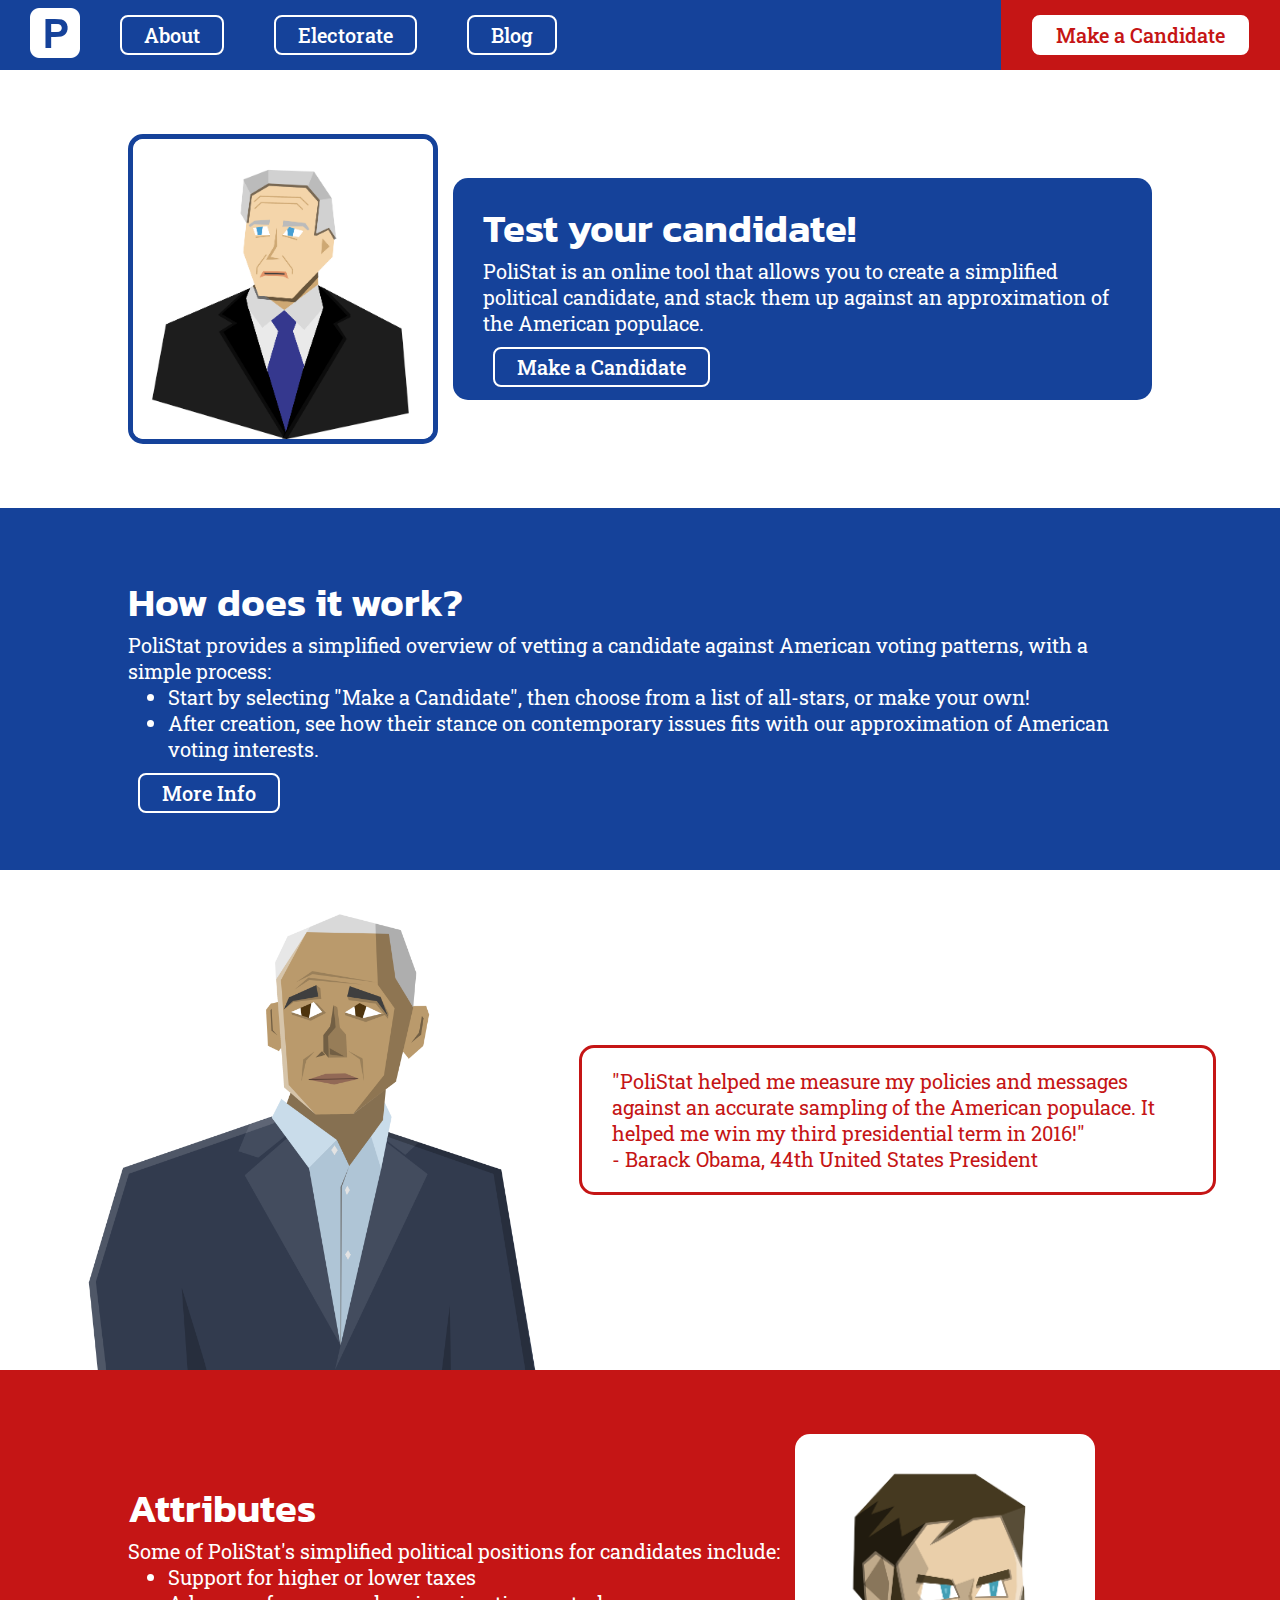
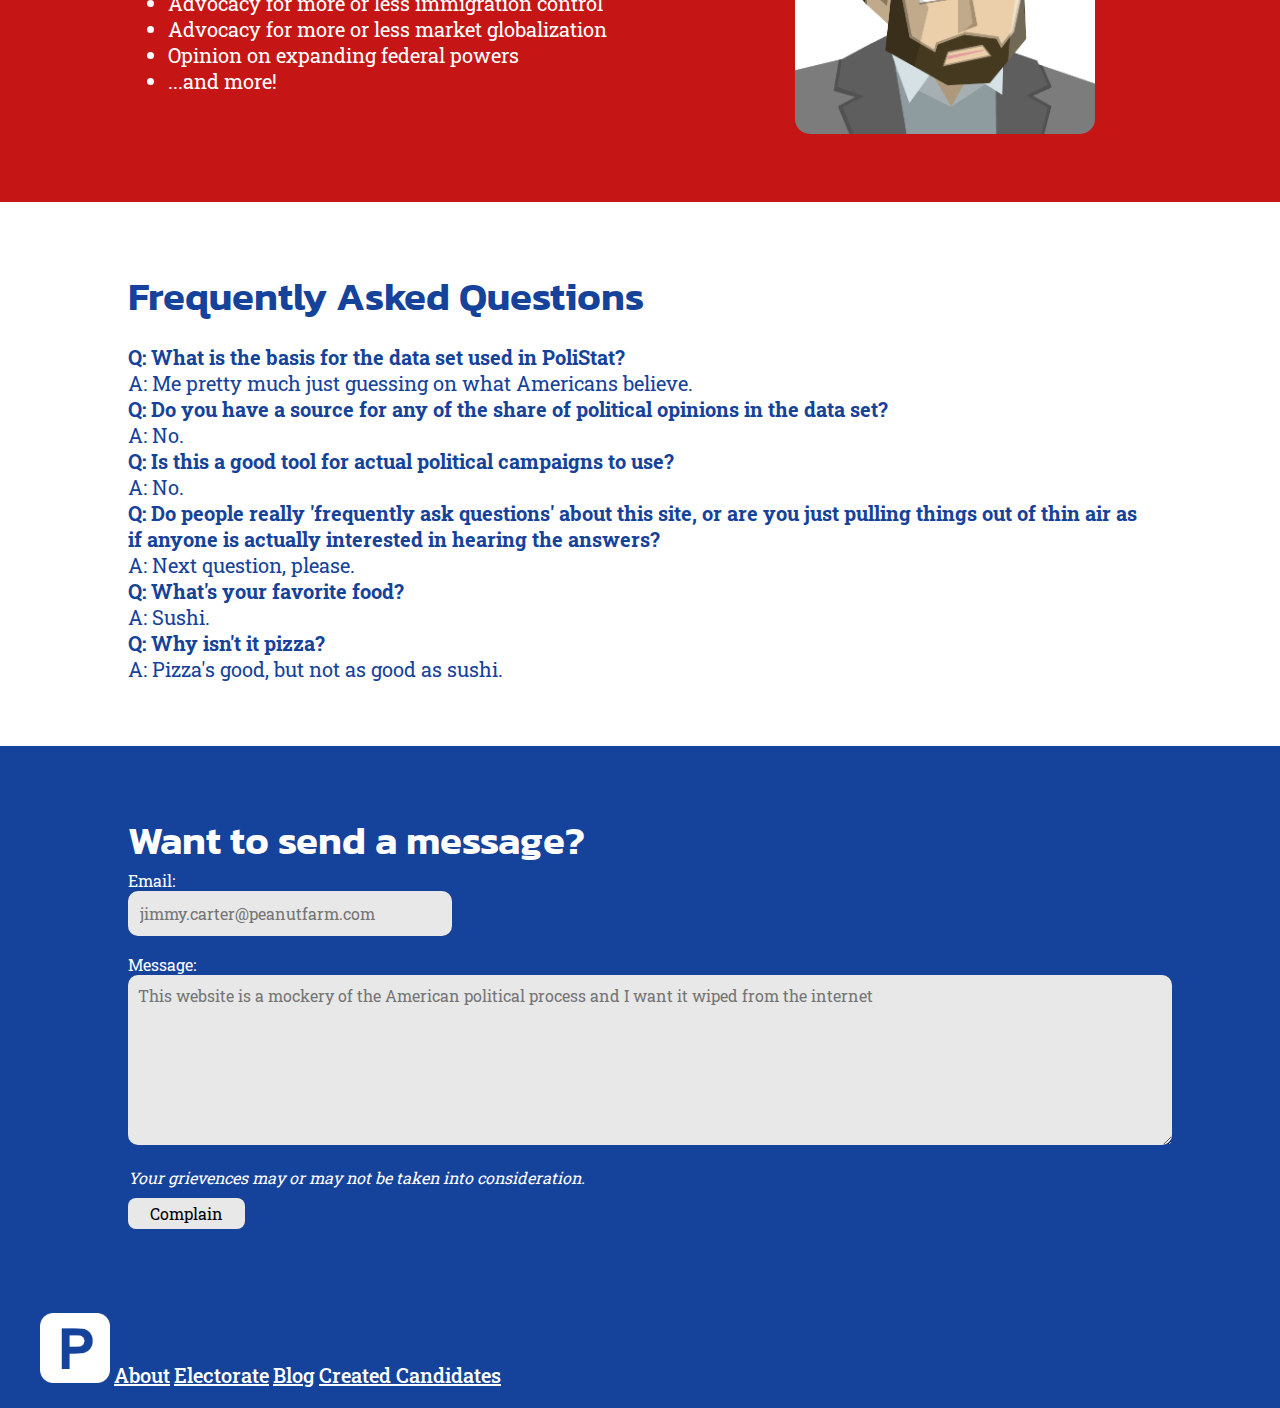
==== index.html @ 088f157d "Finished most of all three page's layouts, working on responsive design for homepage" ====
<!DOCTYPE html>
<html lang="en">

    <head>
        <meta charset="UTF-8">
        <meta name="viewport" content="width=device-width, initial-scale=1.0">
        <title>PoliStat - Let's Get Political!</title>
        <link rel="stylesheet" href="styles/style.css">

        <link rel="preconnect" href="https://fonts.googleapis.com">
        <link rel="preconnect" href="https://fonts.gstatic.com" crossorigin>
        <link href="https://fonts.googleapis.com/css2?family=Roboto+Slab:wght@100..900&display=swap" rel="stylesheet">
        <link href="https://fonts.googleapis.com/css2?family=Kanit:ital,wght@0,100;0,200;0,300;0,400;0,500;0,600;0,700;0,800;0,900;1,100;1,200;1,300;1,400;1,500;1,600;1,700;1,800;1,900&display=swap" rel="stylesheet">

        
    </head>

    <header>
        <nav>
            <div id="menubar-logo-link">
                <a href="index.html">
                    <img id="menubar-logo" src="images/PoliStat_Logo.png" alt="A simple logo consisting of a letter p in a rounded square">
                </a>
            </div>
                <div id="center-links">
                <a class="link-blue" href="">About</a>
                <a class="link-blue" href="">Electorate</a>
                <a class="link-blue" href="scratchtest.html">Blog</a>
            </div>
            <div id="final-link">
                <a class="special-link-red" href="make-a-candidate.html">Make a Candidate</a>
            </div>
        </nav>
    </header>

    <body>
        <section id="intro" class="white-section">
            <img id="vector-biden" src="images/Vector_Biden_Uncropped.png" alt="An angular,
            vectorized characture of Joseph Biden, wistfully gazing off to his right side.">
            <article class="blue-insert">
                <h1>Test your candidate!</h1>
                <p>PoliStat is an online tool that allows you to create a simplified political candidate, 
                    and stack them up against an approximation of the American populace.</p>
                <br>
                <a class="link-blue" href="make-a-candidate.html">Make a Candidate</a>
            </article>
        </section>

        <section id="how-does-it-work" class="blue-section">
            <h1>How does it work?</h1>
            <p>PoliStat provides a simplified overview of vetting a candidate against American voting
                patterns, with a simple process:
            </p>
            <ul>
                <li>Start by selecting "Make a Candidate", then choose from a list of all-stars, or
                    make your own!
                </li>
                <li>After creation, see how their stance on contemporary issues fits with our
                    approximation of American voting interests.
                </li>
            </ul>
            <br>
            <a class="link-blue" href="">More Info</a>
        </section>

        <section id="obama-testimonial">
            <img id="vector-obama" src="images/Vector_Obama.png">
            <article class="red-outlined-insert">
                <p>"PoliStat helped me measure my policies and messages against an accurate sampling
                    of the American populace. It helped me win my third presidential term in 2016!"
                </p>
                <p>- Barack Obama, 44th United States President</p>
            </article>
        </section>

        <section id="attributes-info" class="red-section">
            <article>
                <h1>Attributes</h1>
                <p>Some of PoliStat's simplified political positions for candidates include:</p>
                <ul>
                    <li>Support for higher or lower taxes</li>
                    <li>Advocacy for more or less immigration control</li>
                    <li>Advocacy for more or less market globalization</li>
                    <li>Opinion on expanding federal powers</li>
                    <li>...and more!</li>
                </ul>
            </article>
            <article>
                <img id="vector-vance" src="images/Vector_Vance_Cropped.png" alt="Vectorized portrait of vice-president-elect JD Vance.">
            </article>
        </section>

        <section id="frequently-asked-questions" class="white-section">
            <article>
                <h1>Frequently Asked Questions</h1>
                <br>
                <p><b>Q: What is the basis for the data set used in PoliStat?</b></p>
                <p>A: Me pretty much just guessing on what Americans believe.</p>
                <p><b>Q: Do you have a source for any of the share of political opinions in the data set?</b></p>
                <p>A: No.</p>
                <p><b>Q: Is this a good tool for actual political campaigns to use?</b></p>
                <p>A: No.</p>
                <p><b>Q: Do people really 'frequently ask questions' about this site, or are you just pulling
                    things out of thin air as if anyone is actually interested in hearing the answers?</b></p>
                <p>A: Next question, please.</p>
                <p><b>Q: What's your favorite food?</b></p>
                <p>A: Sushi.</p>
                <p><b>Q: Why isn't it pizza?</b></p>
                <p>A: Pizza's good, but not as good as sushi.</p>
            </articcle>
        </section>

        <section id="send-a-message" class="blue-section">
            <div>
            <h1>Want to send a message?</h1>
                <form id="message-form">
                    <label for="email-input">Email:</label>
                    <br>
                    <input type="text" id="email-input" placeholder="jimmy.carter@peanutfarm.com">
                    <br><br>
                    <label for="message-input">Message:</label>
                    <br>
                    <textarea id="message-input" placeholder="This website is a mockery of the American political process and I want it wiped from the internet"></textarea>
                    <br><br>
                    <label><i>Your grievences may or may not be taken into consideration.</i></label>
                    <br>
                    <button>Complain</button>
                </form>
            </div>
        </section>

        <footer class="blue-section">
            <img src="images/PoliStat_Logo.png" width=70 height=70 alt="A simple logo consisting of a letter p in a rounded square">
            <a href="">About</a>
            <a href="">Electorate</a>
            <a href="scratchtest.html">Blog</a>
            <a href="">Created Candidates</a>
        </footer>
    </body>
</html>
---- styles/style.css ----
* {
    margin: 0;
}

/* sitewide font settings */

h1 {
    color: white;
    font-family: "Kanit";
    font-weight: 600;
    font-size: 40px;
}

h2 {
    color: white;
    font-family: "Roboto Slab";
    font-weight: 500;
}

p, li {
    color: white;
    font-family: "Roboto Slab";
    font-weight: normal;
    font-size: 20px;
}

a {
    color: white;
    font-family: "Roboto Slab";
    font-weight: 500;
    font-size: 20px;
}

/* form stuff */

label {
    color: #15429A;
    font-family: "Roboto Slab";
    font-weight: normal;
    font-size: 16px;
}

.header-label {
    color: #383838;
    font-size: 20px;
    font-weight: 600px;
}

textarea {
    background-color: #e8e8e8;
    border-style: none;
    border-radius: 10px;
    font-family: "Roboto Slab";
    font-size: 16px;
    padding: 10px;
}

input[type=text] {
    background-color: #e8e8e8;
    border-style: none;
    border-radius: 10px;
    font-family: "Roboto Slab";
    font-size: 16px;
    padding: 12px;
}

button {
    padding: 5px 22px;
    border: 2px;
    border-style: none;
    border-radius: 8px;
    background-color: #e8e8e8;
    font-family: "Roboto Slab";
    font-size: 16px;
    margin-top: 10px;
}

/* sitewide layouts */

/* subsection: menubar */

header nav {
    background-color: #15429A;
    display: flex;
    height: 70px;
}

#menubar-logo-link {
    margin: 0px 30px 0px 30px;
    display: flex;
    align-items: center;
}

#menubar-logo {
    width: 50px;
}

#center-links {
    width: 100%;
    display: flex;
    justify-content: flex-start;
    align-items: center;
    gap: 30px;
}

#final-link {
    width: 400px;
    background-color: #c51515;
    display: flex;
    align-items: center;
    justify-content: center;
}

/* subsection: section styling */

section {
    padding: 5% 10%;
}

.blue-section {
    background-color: #15429A;
}

.white-section h1, .white-section h2, .white-section p, .white-section li {
    color: #15429A;
}

.red-section {
    background-color: #c51515;
}

.blue-insert {
    background-color: #15429A;
    border-radius: 15px;
    padding: 20px 30px;
    height: 100%;
}

.blue-insert h1, .blue-insert p {
    color: white;
}

.blue-outlined-insert {
    background-color: white;
    border-radius: 15px;
    border-style: solid;
    border-width: 3px;
    border-color: #15429A;
    padding: 20px 30px;
    height: 100%;
}

.red-outlined-insert {
    background-color: white;
    border-radius: 15px;
    border-style: solid;
    border-width: 3px;
    border-color: #c51515;
    padding: 20px 30px;
    height: 100%;
}

.red-outlined-insert h1, .red-outlined-insert p {
    color: #c51515;
}

.link-blue {
    padding: 5px 22px;
    margin: 0px 10px;
    border: 2px;
    border-color: white;
    border-style: solid;
    border-radius: 8px;
    color: white;
    text-decoration-line: none;
    transition: color 150ms linear, background-color 150ms linear;
}

.link-blue:hover {
    background-color: white;
    color: #15429A;
    transition: color 150ms linear, background-color 150ms linear;
}

.special-link-blue {
    background-color: white;
    color: #15429A;
    padding: 5px 22px;
    border: 2px;
    border-style: solid;
    border-color: white;
    border-radius: 8px;
    text-decoration-line: none;
    transition: color 150ms linear, background-color 150ms linear;
}

.special-link-blue:hover {
    background-color: #15429A;
    color: white;
}

.special-link-red {
    background-color: white;
    color: #c51515;
    padding: 5px 22px;
    border: 2px;
    border-style: solid;
    border-color: white;
    border-radius: 8px;
    text-decoration-line: none;
    transition: color 150ms linear, background-color 150ms linear;
}

.special-link-red:hover {
    background-color: #c51515;
    color: white;
}

footer {
    padding: 20px 40px;
}

/* Specific rules for homepage */

#intro {
    display: flex;
    align-items: center;
    gap: 15px;
}

#vector-biden {
    width: 500px;
    border-style: solid;
    border-color: #15429A;
    border-width: 5px;
    border-radius: 15px;
}

#obama-testimonial {
    padding: 0px 5%;
    display: flex;
    align-items: center;
    gap: 15px;
}

#vector-obama {
    height: 700px;
}

#attributes-info {
    display: flex;
    align-items: center;
    gap: 15px;
}

#vector-vance {
    height: 500px;
    border-radius: 15px;
}

#send-a-message {
    display: flex;
    justify-content: center;
}

#send-a-message div {
    margin: 0px;
    width: 100%;
}

#send-a-message label {
    color: white;
}

#message-form {
    text-align: left;
    width: 100%;
}

#email-input {
    width: 300px;
}

#message-input {
    width: 100%;
    height: 150px;
}

@media (max-width: 1330px) {
    #vector-biden {
        width: 300px;
    }

    #vector-obama {
        width: 500px;
        height: 500px;
    }

    #vector-vance {
        width: 300px;
        height: 300px;
    }
}

@media (max-width: 900px) {

    #intro, #obama-testimonial, #attributes-info {
        padding: 10px;
        padding-bottom: 30px;
        display: grid;
        grid-gap: 30px;
        grid-template-rows: 100% 100%;
        grid-template-columns: 100%;
    }
}

/* Specific rules for make-a-candidate */

#make-a-candidate-intro {
    height: 700px;
    background-image: url("../images/Vector_Trump_Capitol.png");
    background-size: cover;
    background-position: center;
    display: flex;
    align-items: flex-end;
    justify-content: center;
}

#make-a-candidate-intro div {
    background-color: rgba(0, 0, 0, 0.7);
    border-radius: 8px;
    height: 130px;
    backdrop-filter: blur(4px);
}

#make-a-candidate-intro h1 {
    font-size: 60px;
    padding: 20px 30px;
}

#attributes-form {
    width: 75%;
    margin: auto;
    border: 5px;
    border-style: solid;
    border-color: #15429A;
    border-radius: 24px;
}

#select-attributes div form, #select-attributes div h1 {
    padding: 40px 40px;
}

.position-options {
    display: flex;
}

#candidate-icon {
    border: 3px;
    border-style: solid;
    border-color: #15429A;
    border-radius: 8px;
}

#candidate-creator textarea {
    width: 100%;
    height: 200px;
}

#submit-form {
    text-align: center;
}

/* specific rules for results page */
#results {
    display: flex;
    justify-content: center;
}

#results h1 {
    text-align: center;
}


#result-circle {
    background-color: white;
    width: 250px;
    height: 250px;
    border-radius: 50%;

    display: flex;
    align-items: center;
    justify-content: center;
}

#result-circle h1 {
    font-size: 60px;
    color: #c51515;
}

#more-results {
    display: grid;
    grid-template-rows: 50% 50%;
    grid-template-columns: 25% 75%;
    grid-gap: 25px;
}

#second-result {
    background-color: #15429A;
    width: 250px;
    height: 250px;
    border-radius: 50%;

    display: flex;
    align-items: center;
    justify-content: center;
}

#second-result h1 {
    font-size: 75px;
    color: white;
}

#second-result-text {
    display: flex;
    align-items: center;
}

#other-interesting-stats {
    grid-column: 1 / span 2;
}

#try-again {
    text-align: center;
}
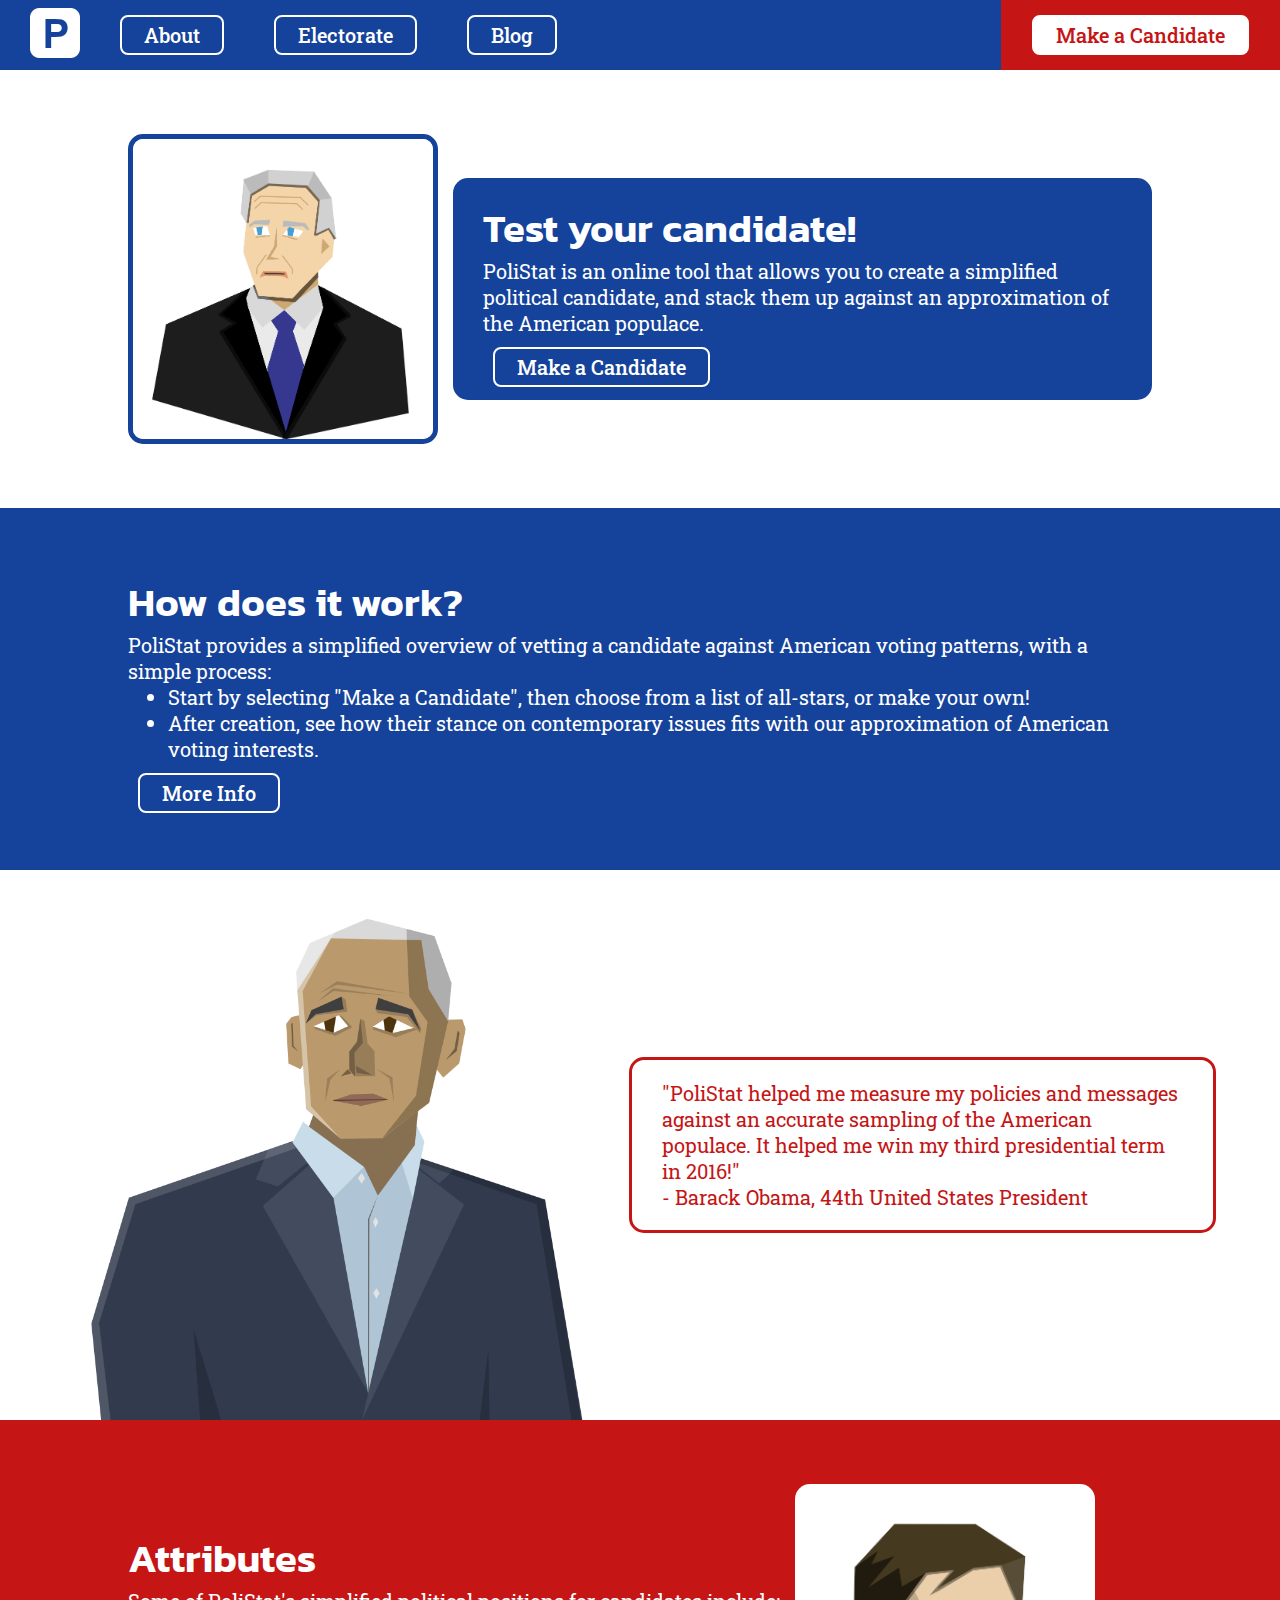
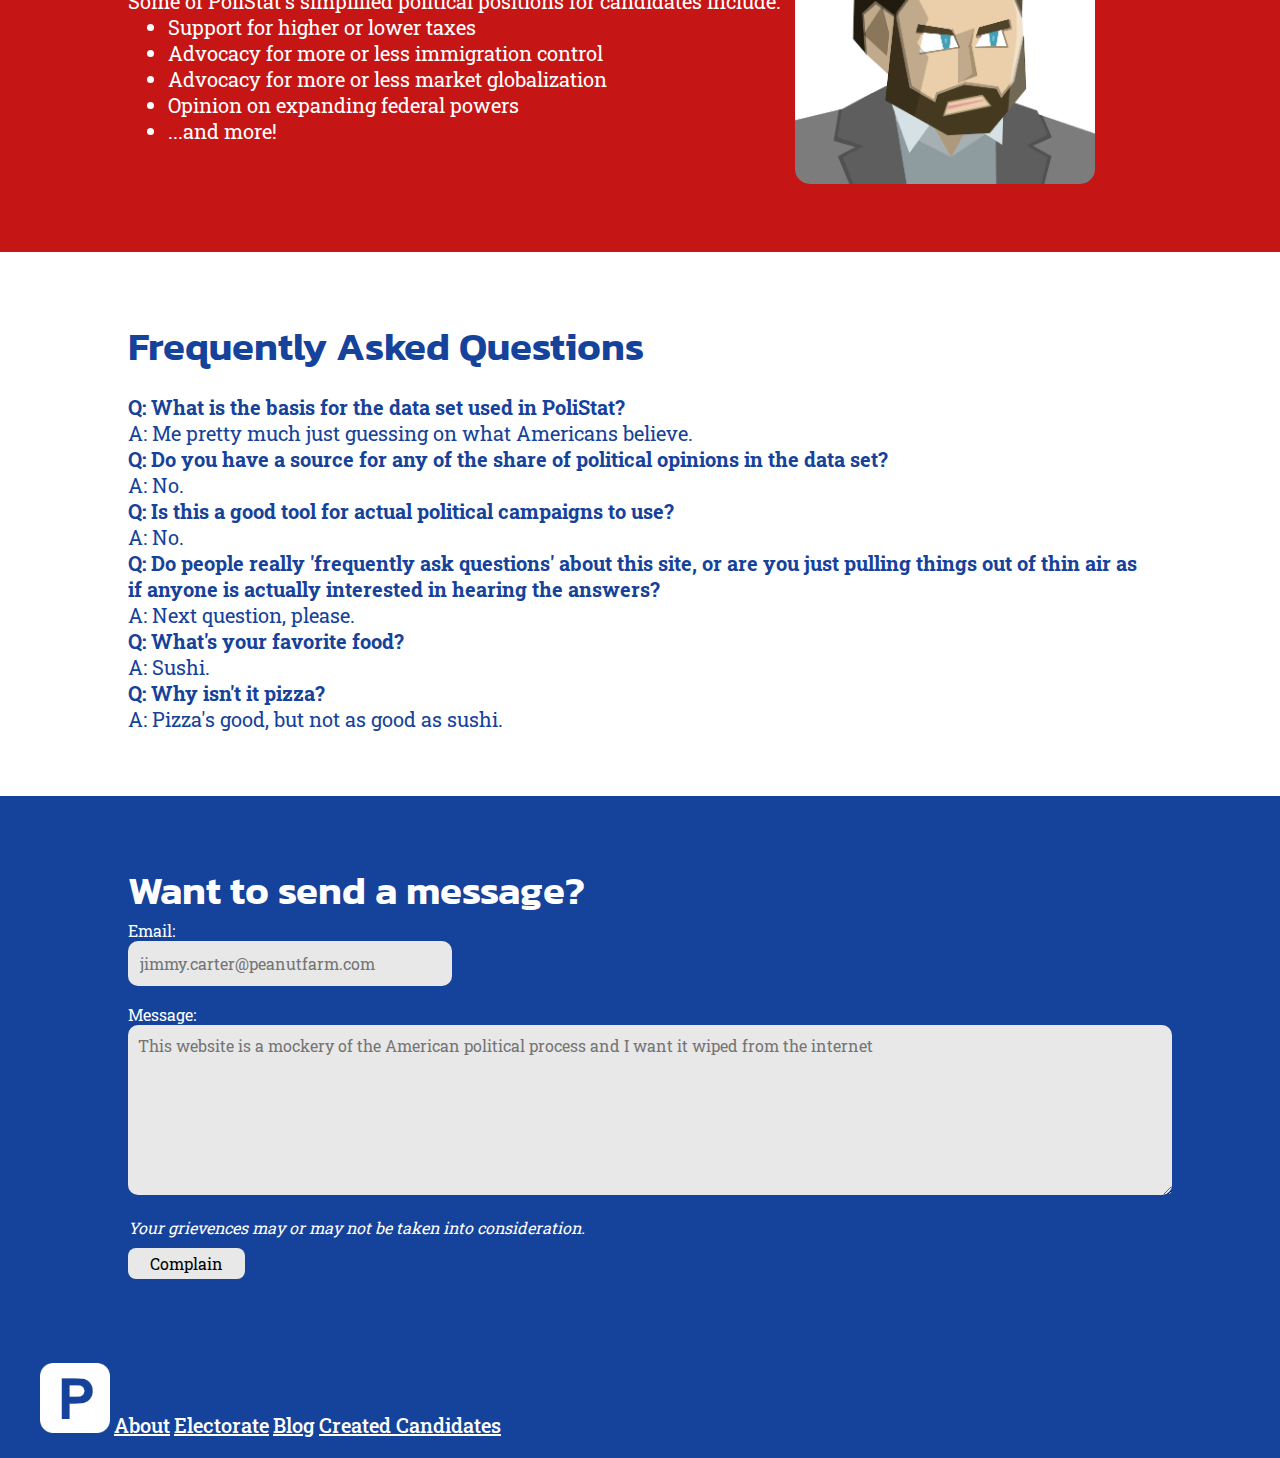
==== commit c55a43a0: "added mobile menu, js functionality" ====
--- a/index.html
+++ b/index.html
@@ -16,10 +16,10 @@
     </head>
 
     <header>
-        <nav>
-            <div id="menubar-logo-link">
+        <nav id="desktop-menubar">
+            <div class="menubar-logo-link">
                 <a href="index.html">
-                    <img id="menubar-logo" src="images/PoliStat_Logo.png" alt="A simple logo consisting of a letter p in a rounded square">
+                    <img class="menubar-logo" src="images/PoliStat_Logo.png" alt="A simple logo consisting of a letter p in a rounded square">
                 </a>
             </div>
                 <div id="center-links">
@@ -31,9 +31,29 @@
                 <a class="special-link-red" href="make-a-candidate.html">Make a Candidate</a>
             </div>
         </nav>
+
+        <nav id="mobile-menubar">
+            <div class="menubar-logo-link">
+                <a href="index.html">
+                    <img class="menubar-logo" src="images/PoliStat_Logo.png" alt="A simple logo consisting of a letter p in a rounded square">
+                </a>
+            </div>
+            <div id="mobile-menubar-menu">
+                <button id="mobile-menubar-button">Menu</button>
+            </div>
+        </nav>
+
+        <div id="mobile-menubar-links">
+            <a class="mobile-menubar-link" href="">About</a>
+            <a class="mobile-menubar-link" href="">Electorate</a>
+            <a class="mobile-menubar-link" href="scratchtest.html">Blog</a>
+            <a class="mobile-menubar-link" href="make-a-candidate.html">Make a Candidate</a>
+        </div>
     </header>
 
     <body>
+        <div id="spacer"></div>
+
         <section id="intro" class="white-section">
             <img id="vector-biden" src="images/Vector_Biden_Uncropped.png" alt="An angular,
             vectorized characture of Joseph Biden, wistfully gazing off to his right side.">
@@ -124,7 +144,7 @@
                     <br><br>
                     <label><i>Your grievences may or may not be taken into consideration.</i></label>
                     <br>
-                    <button>Complain</button>
+                    <button id="complaint-button">Complain</button>
                 </form>
             </div>
         </section>
@@ -136,5 +156,9 @@
             <a href="scratchtest.html">Blog</a>
             <a href="">Created Candidates</a>
         </footer>
+
+        <script src="https://code.jquery.com/jquery-3.7.1.min.js" integrity="sha256-/JqT3SQfawRcv/BIHPThkBvs0OEvtFFmqPF/lYI/Cxo=" crossorigin="anonymous"></script>
+        <script src="scripts/global.js"></script>
+        <script src="scripts/home.js"></script>
     </body>
 </html>--- a/styles/style.css
+++ b/styles/style.css
@@ -83,15 +83,18 @@
     background-color: #15429A;
     display: flex;
     height: 70px;
-}
-
-#menubar-logo-link {
+    position: fixed;
+    top: 0;
+    width: 100%;
+}
+
+.menubar-logo-link {
     margin: 0px 30px 0px 30px;
     display: flex;
     align-items: center;
 }
 
-#menubar-logo {
+.menubar-logo {
     width: 50px;
 }
 
@@ -109,6 +112,44 @@
     display: flex;
     align-items: center;
     justify-content: center;
+}
+
+#mobile-menubar {
+    display: none;
+}
+
+#mobile-menubar-links { display: none; }
+
+.mobile-menubar-link {
+    text-decoration-line: none;
+    transition: color 150ms linear, background-color 150ms linear;
+    width: 100%;
+    display: block;
+    height: 50px;
+    text-align: center;
+}
+
+.mobile-menubar-link:hover {
+    background-color: rgba(255, 255, 255, 1);
+    color: rgba(21, 66, 154, 1);
+}
+
+/* subsection: mobile menubar */
+
+@media (max-width: 900px) {
+    #desktop-menubar { display: none; }
+    #mobile-menubar { 
+        display: flex;
+        align-items: center;
+        justify-content: space-between;
+    }
+    #mobile-menubar-links {
+        background-color: rgba(21, 66, 154, 0.7);
+        width: 100%;
+        display: none;
+        position: fixed;
+        top: 70px;
+    }
 }
 
 /* subsection: section styling */
@@ -220,6 +261,12 @@
     padding: 20px 40px;
 }
 
+/* Other random stuff */
+
+#spacer {
+    height: 70px;
+}
+
 /* Specific rules for homepage */
 
 #intro {
@@ -292,8 +339,7 @@
     }
 
     #vector-obama {
-        width: 500px;
-        height: 500px;
+        height: 550px;
     }
 
     #vector-vance {
@@ -314,23 +360,43 @@
     }
 }
 
+@media (max-width: 550px) {
+    #vector-biden {
+        height: 100%;
+        width: 100%;
+    }
+
+    #vector-obama {
+        height: 100%;
+        width: 100%;
+    }
+
+    #vector-vance {
+        height: 100%;
+        width: 100%;
+    }
+}
+
 /* Specific rules for make-a-candidate */
 
 #make-a-candidate-intro {
-    height: 700px;
+    height: 800px;
     background-image: url("../images/Vector_Trump_Capitol.png");
     background-size: cover;
     background-position: center;
     display: flex;
-    align-items: flex-end;
-    justify-content: center;
+    align-items: top;
+    justify-content: right;
 }
 
 #make-a-candidate-intro div {
-    background-color: rgba(0, 0, 0, 0.7);
+    background-color: rgba(0, 0, 0, 0.3);
     border-radius: 8px;
     height: 130px;
+    width: 600px;
+    text-align: center;
     backdrop-filter: blur(4px);
+    margin-top: 50px;
 }
 
 #make-a-candidate-intro h1 {
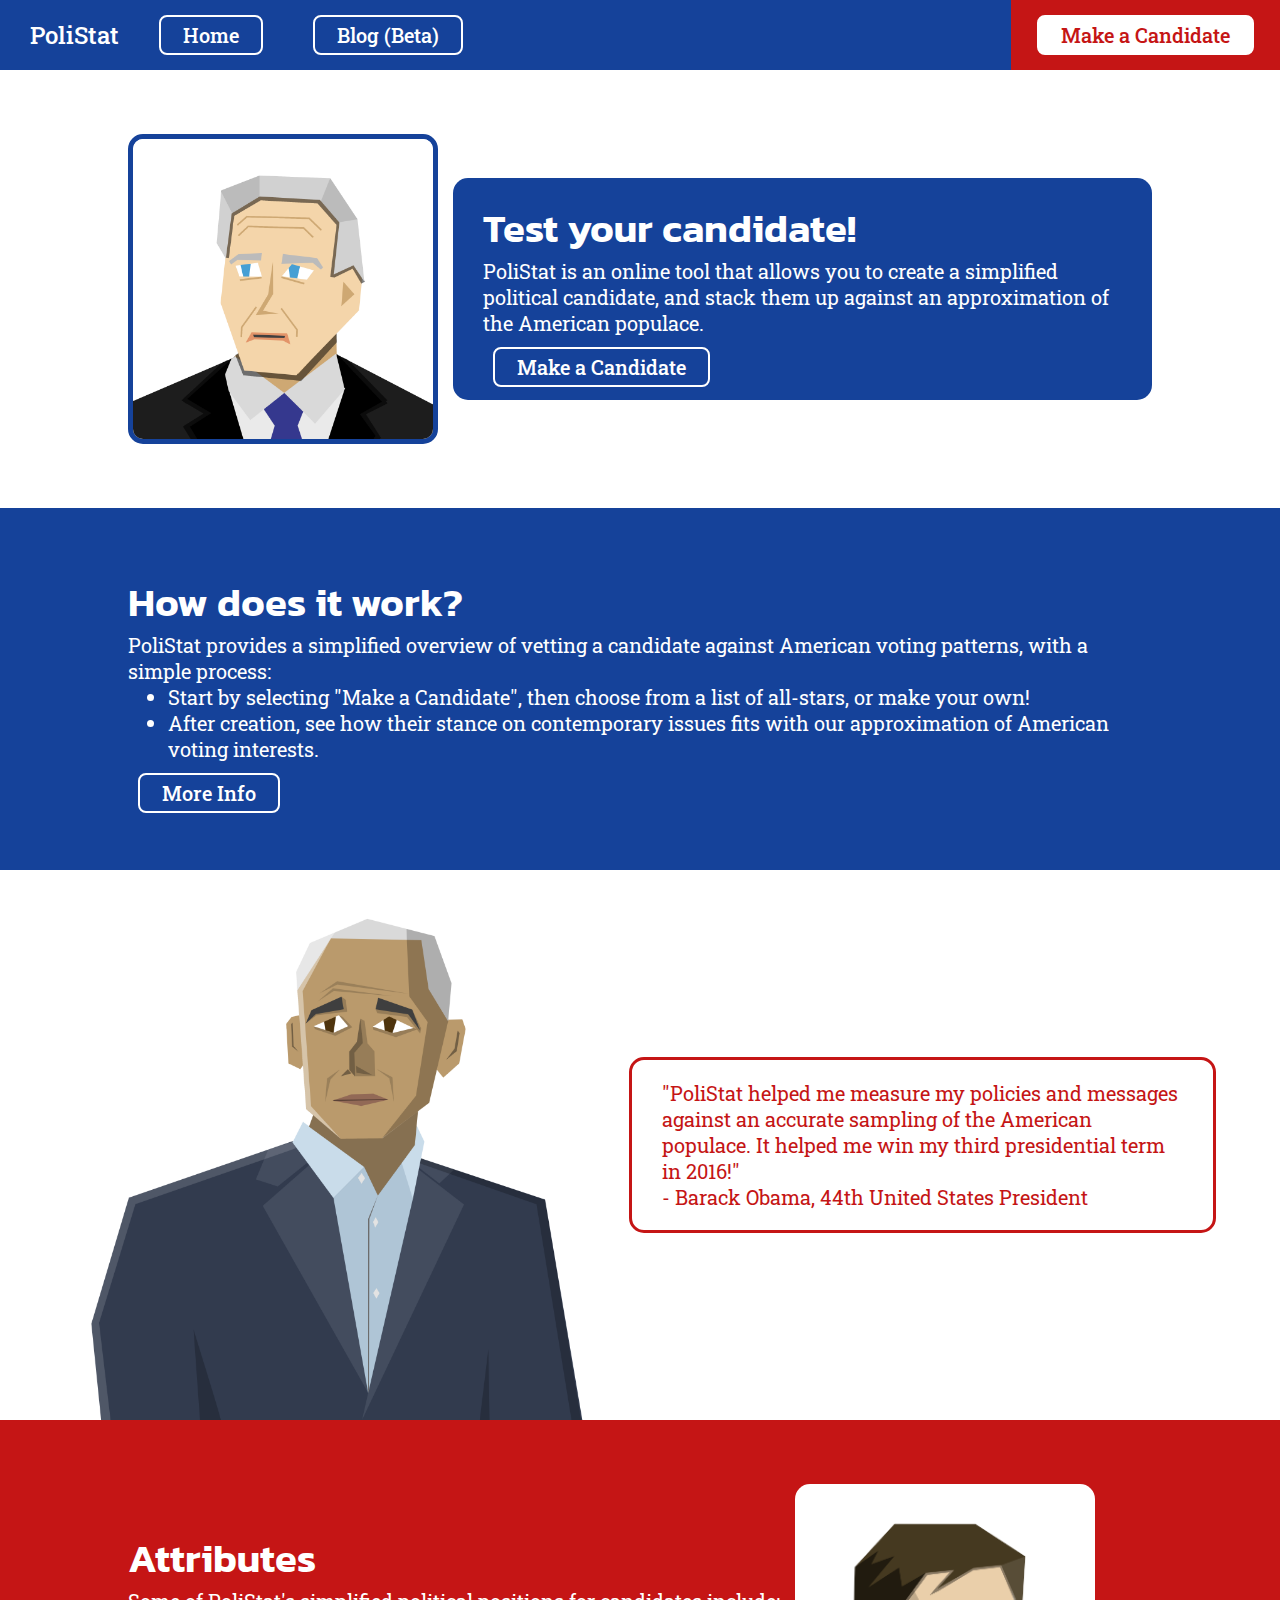
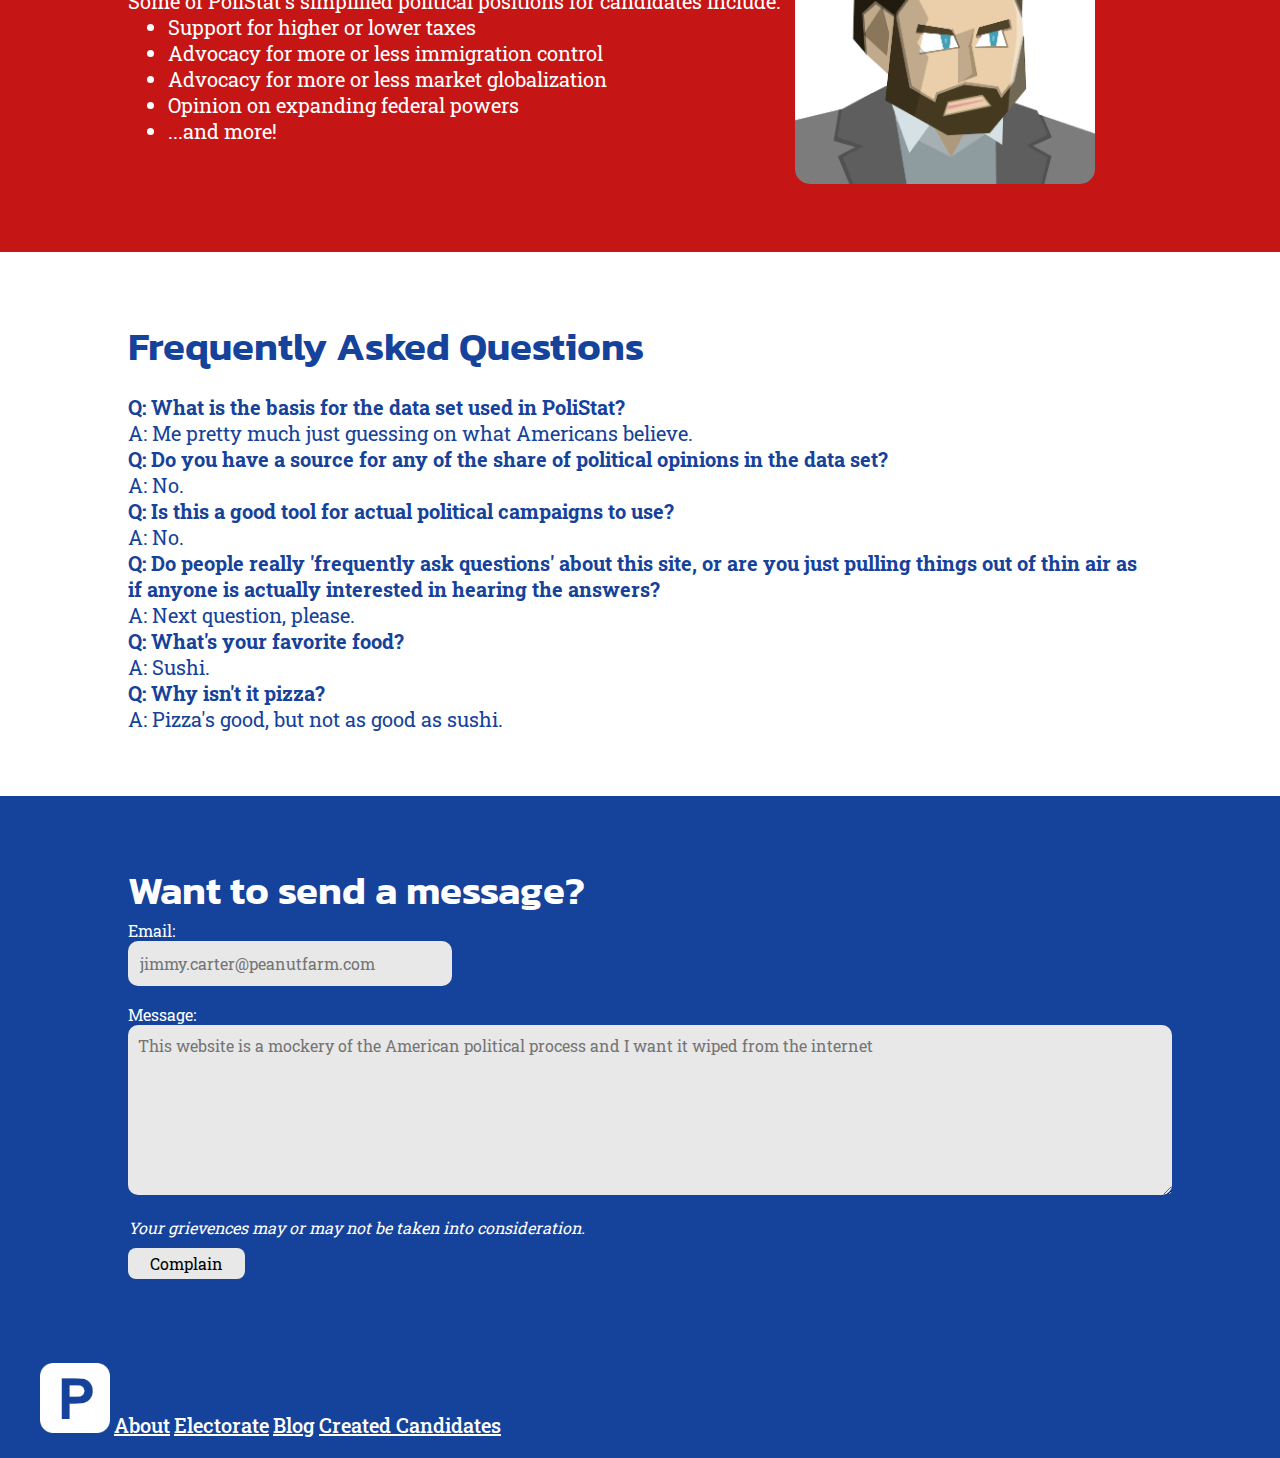
==== commit 74cbb915: "modified menubar, added more avatars" ====
--- a/index.html
+++ b/index.html
@@ -18,14 +18,11 @@
     <header>
         <nav id="desktop-menubar">
             <div class="menubar-logo-link">
-                <a href="index.html">
-                    <img class="menubar-logo" src="images/PoliStat_Logo.png" alt="A simple logo consisting of a letter p in a rounded square">
-                </a>
+                <h2>PoliStat</h2>
             </div>
                 <div id="center-links">
-                <a class="link-blue" href="">About</a>
-                <a class="link-blue" href="">Electorate</a>
-                <a class="link-blue" href="scratchtest.html">Blog</a>
+                <a class="link-blue" href="index.html">Home</a>
+                <a class="link-blue" href="scratchtest.html">Blog (Beta)</a>
             </div>
             <div id="final-link">
                 <a class="special-link-red" href="make-a-candidate.html">Make a Candidate</a>
@@ -34,19 +31,16 @@
 
         <nav id="mobile-menubar">
             <div class="menubar-logo-link">
-                <a href="index.html">
-                    <img class="menubar-logo" src="images/PoliStat_Logo.png" alt="A simple logo consisting of a letter p in a rounded square">
-                </a>
+                <h2>PoliStat</h2>
             </div>
             <div id="mobile-menubar-menu">
-                <button id="mobile-menubar-button">Menu</button>
+                <button class="link-blue" id="mobile-menubar-button">Open Menu</button>
             </div>
         </nav>
 
         <div id="mobile-menubar-links">
-            <a class="mobile-menubar-link" href="">About</a>
-            <a class="mobile-menubar-link" href="">Electorate</a>
-            <a class="mobile-menubar-link" href="scratchtest.html">Blog</a>
+            <a class="mobile-menubar-link" href="index.html">Home</a>
+            <a class="mobile-menubar-link" href="scratchtest.html">Blog (Beta)</a>
             <a class="mobile-menubar-link" href="make-a-candidate.html">Make a Candidate</a>
         </div>
     </header>
@@ -55,7 +49,7 @@
         <div id="spacer"></div>
 
         <section id="intro" class="white-section">
-            <img id="vector-biden" src="images/Vector_Biden_Uncropped.png" alt="An angular,
+            <img id="vector-biden" src="images/Vector_Biden_Cropped.png" alt="An angular,
             vectorized characture of Joseph Biden, wistfully gazing off to his right side.">
             <article class="blue-insert">
                 <h1>Test your candidate!</h1>
--- a/styles/style.css
+++ b/styles/style.css
@@ -114,8 +114,19 @@
     justify-content: center;
 }
 
+/* Subsection: Mobile Menubar */
+
 #mobile-menubar {
     display: none;
+}
+
+#mobile-menubar-button {
+    background-color: rgba(0, 0, 0, 0);
+}
+
+#mobile-menubar-button:hover {
+    background-color: white;
+    color: #15429A;
 }
 
 #mobile-menubar-links { display: none; }
@@ -381,7 +392,7 @@
 
 #make-a-candidate-intro {
     height: 800px;
-    background-image: url("../images/Vector_Trump_Capitol.png");
+    background-image: url("../images/Vector_Trump_Capitol_Widescreen.png");
     background-size: cover;
     background-position: center;
     display: flex;
@@ -418,10 +429,12 @@
 }
 
 .position-options {
-    display: flex;
+    display: block;
 }
 
 #candidate-icon {
+    width: 300px;
+    height: 300px;
     border: 3px;
     border-style: solid;
     border-color: #15429A;
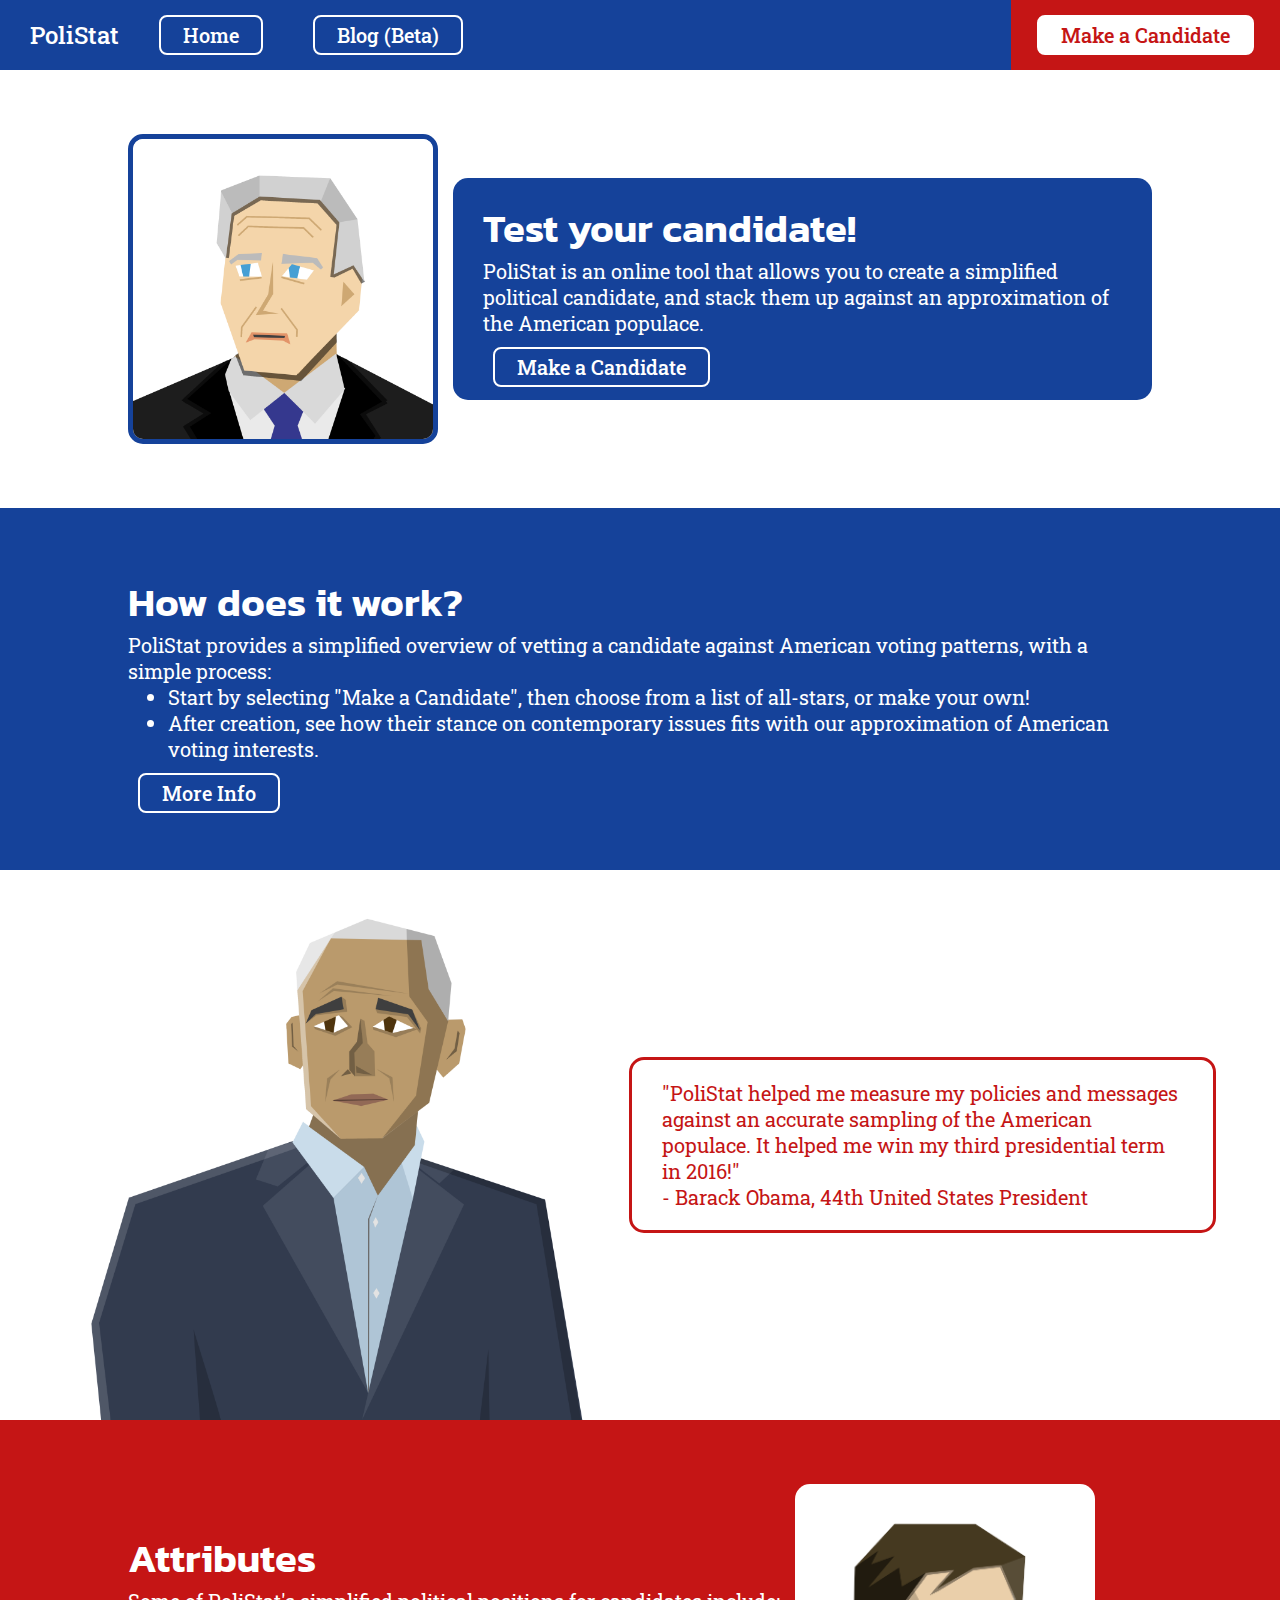
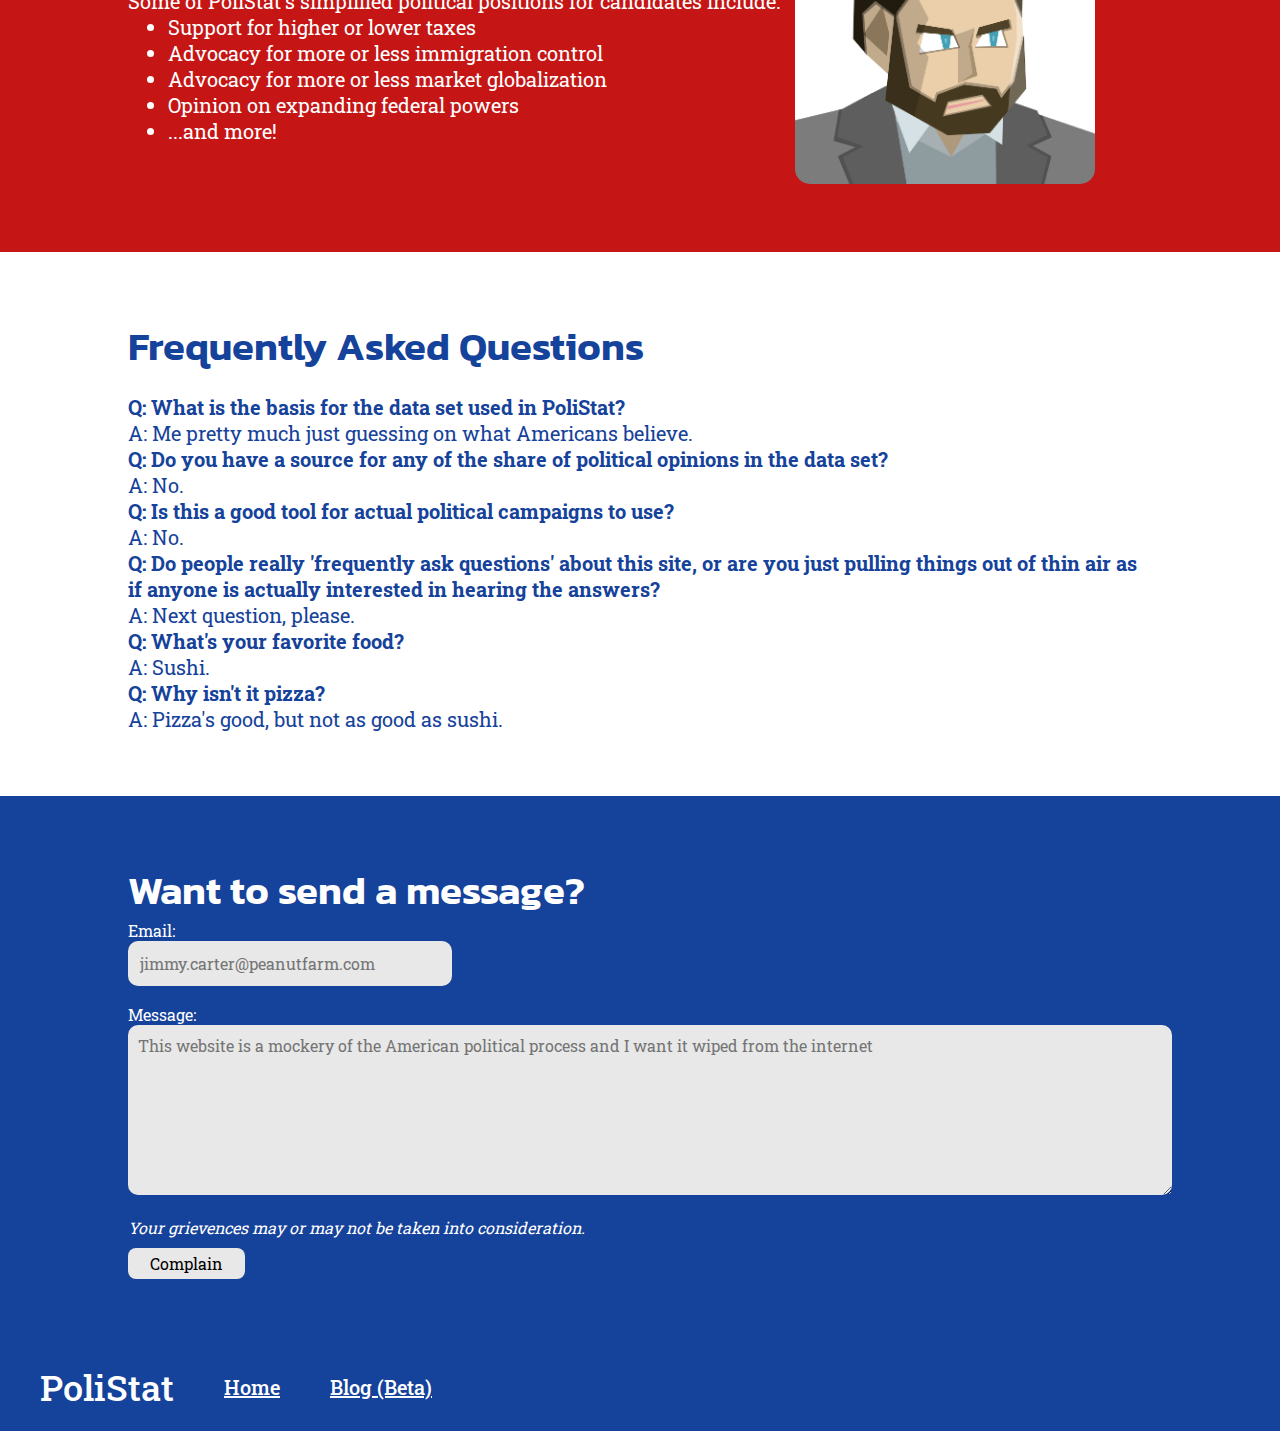
==== commit 8fe50d05: "Responsiveness tweaks" ====
--- a/index.html
+++ b/index.html
@@ -144,11 +144,9 @@
         </section>
 
         <footer class="blue-section">
-            <img src="images/PoliStat_Logo.png" width=70 height=70 alt="A simple logo consisting of a letter p in a rounded square">
-            <a href="">About</a>
-            <a href="">Electorate</a>
-            <a href="scratchtest.html">Blog</a>
-            <a href="">Created Candidates</a>
+            <h2>PoliStat</h2>
+            <a href="index.html">Home</a>
+            <a href="scratchtest.html">Blog (Beta)</a>
         </footer>
 
         <script src="https://code.jquery.com/jquery-3.7.1.min.js" integrity="sha256-/JqT3SQfawRcv/BIHPThkBvs0OEvtFFmqPF/lYI/Cxo=" crossorigin="anonymous"></script>
--- a/styles/style.css
+++ b/styles/style.css
@@ -75,6 +75,15 @@
     margin-top: 10px;
 }
 
+select {
+    padding: 10px 15px;
+    background: #e8e8e8;
+    font-family: "Roboto Slab";
+    font-size: 16px;
+    border-style: none;
+    border-radius: 8px;
+}
+
 /* sitewide layouts */
 
 /* subsection: menubar */
@@ -86,6 +95,7 @@
     position: fixed;
     top: 0;
     width: 100%;
+    z-index: 1;
 }
 
 .menubar-logo-link {
@@ -156,6 +166,7 @@
     }
     #mobile-menubar-links {
         background-color: rgba(21, 66, 154, 0.7);
+        backdrop-filter: blur(4px);
         width: 100%;
         display: none;
         position: fixed;
@@ -270,6 +281,13 @@
 
 footer {
     padding: 20px 40px;
+    display: flex;
+    align-items: center;
+    gap: 50px;
+}
+
+footer h2 {
+    font-size: 36px;
 }
 
 /* Other random stuff */
@@ -396,18 +414,17 @@
     background-size: cover;
     background-position: center;
     display: flex;
-    align-items: top;
-    justify-content: right;
+    align-items: flex-end;
+    justify-content: center;
 }
 
 #make-a-candidate-intro div {
-    background-color: rgba(0, 0, 0, 0.3);
-    border-radius: 8px;
-    height: 130px;
+    background-color: rgba(0, 0, 0, 0.5);
+    border-radius: 8px;
     width: 600px;
     text-align: center;
     backdrop-filter: blur(4px);
-    margin-top: 50px;
+    z-index: 0;
 }
 
 #make-a-candidate-intro h1 {
@@ -450,13 +467,46 @@
     text-align: center;
 }
 
+@media (max-width: 700px) {
+    #make-a-candiate-intro div {
+        height: 50px;
+    }
+
+    #make-a-candidate-intro h1 {
+        font-size: 40px;
+        padding: 20px 30px;
+    }
+
+    #info p, #info li {
+        font-size: 16px;
+    }
+
+    #attributes-form {
+        width: 100%;
+        margin: auto;
+    }
+
+    #submit-form h1 {
+        font-size: 28px;
+    }
+
+    #submit-form h2 {
+        font-size: 18px;
+    }
+}
+
+@media (max-width: 500px) {
+    #candidate-icon {
+        width: 100%;
+        height: 100%;
+    }
+}
+
 /* specific rules for results page */
 #results {
     display: flex;
+    flex-direction: column;
     justify-content: center;
-}
-
-#results h1 {
     text-align: center;
 }
 
@@ -466,6 +516,7 @@
     width: 250px;
     height: 250px;
     border-radius: 50%;
+    margin: auto;
 
     display: flex;
     align-items: center;
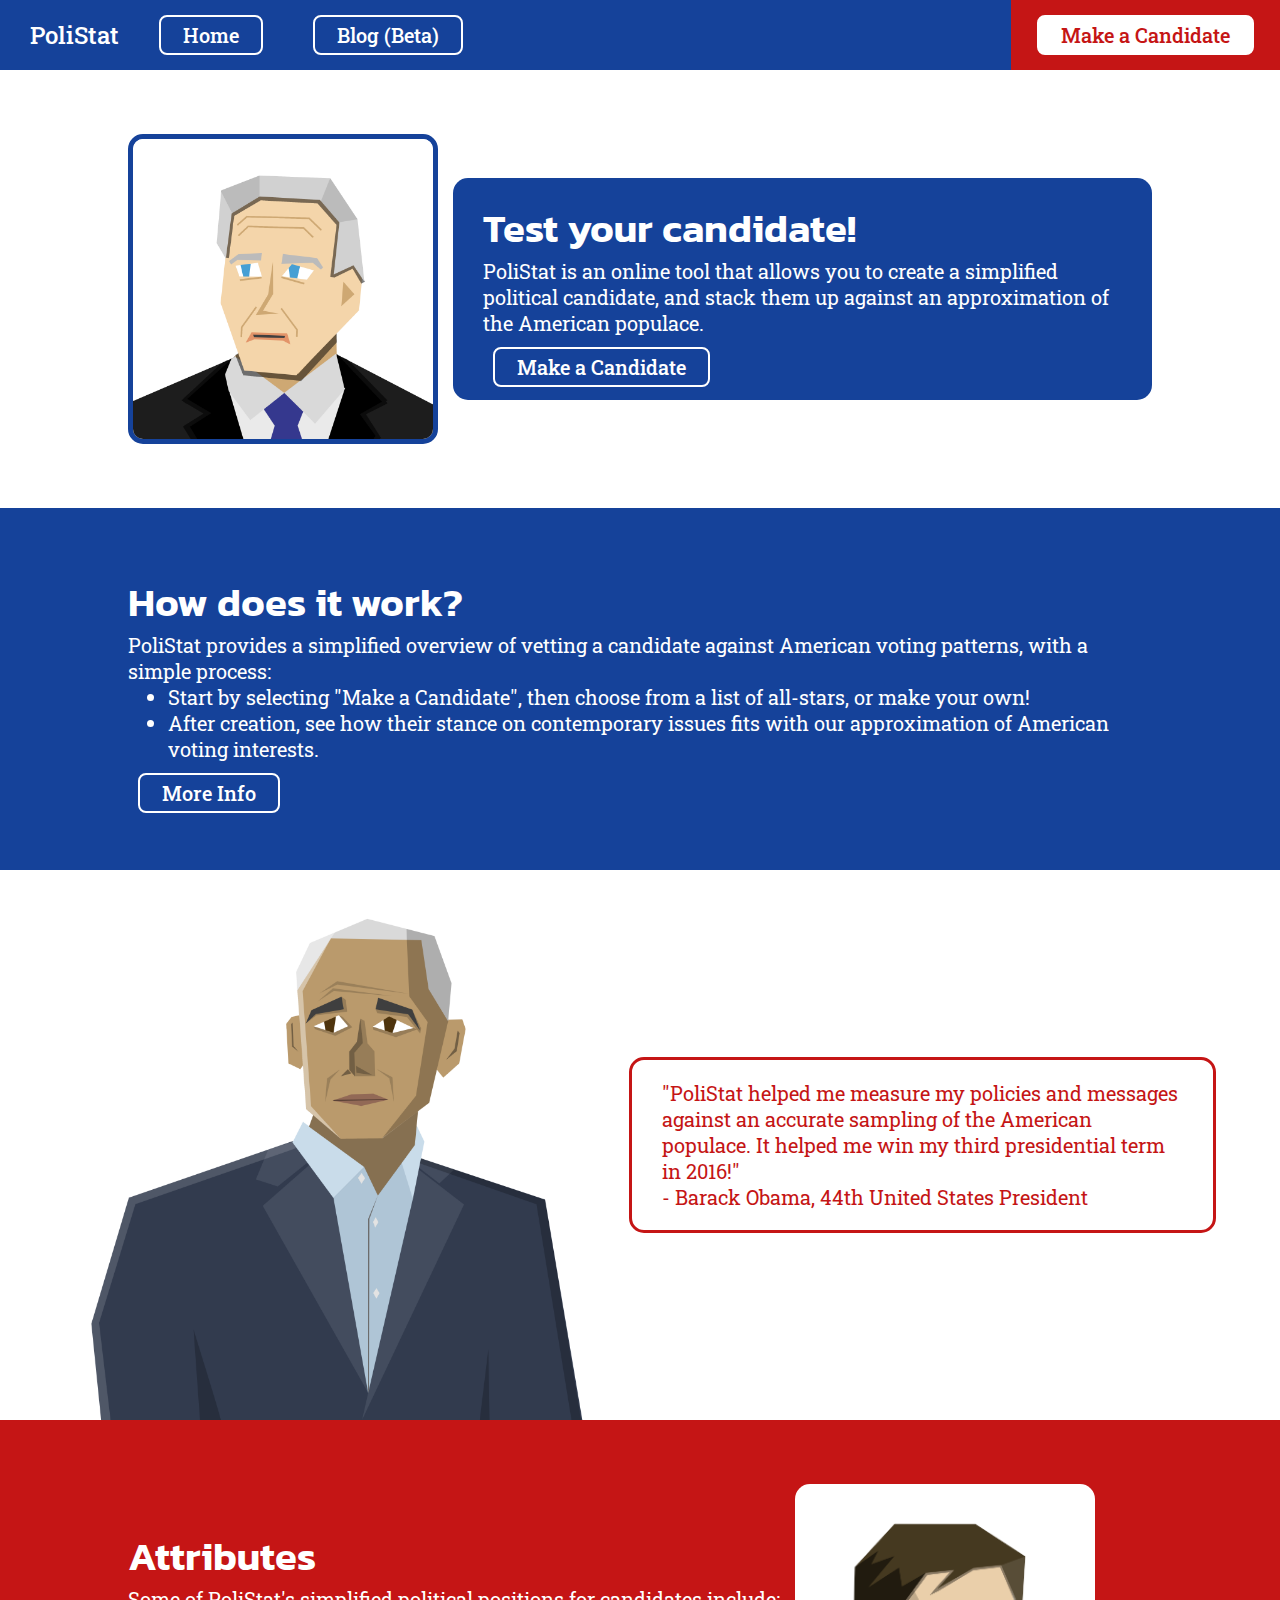
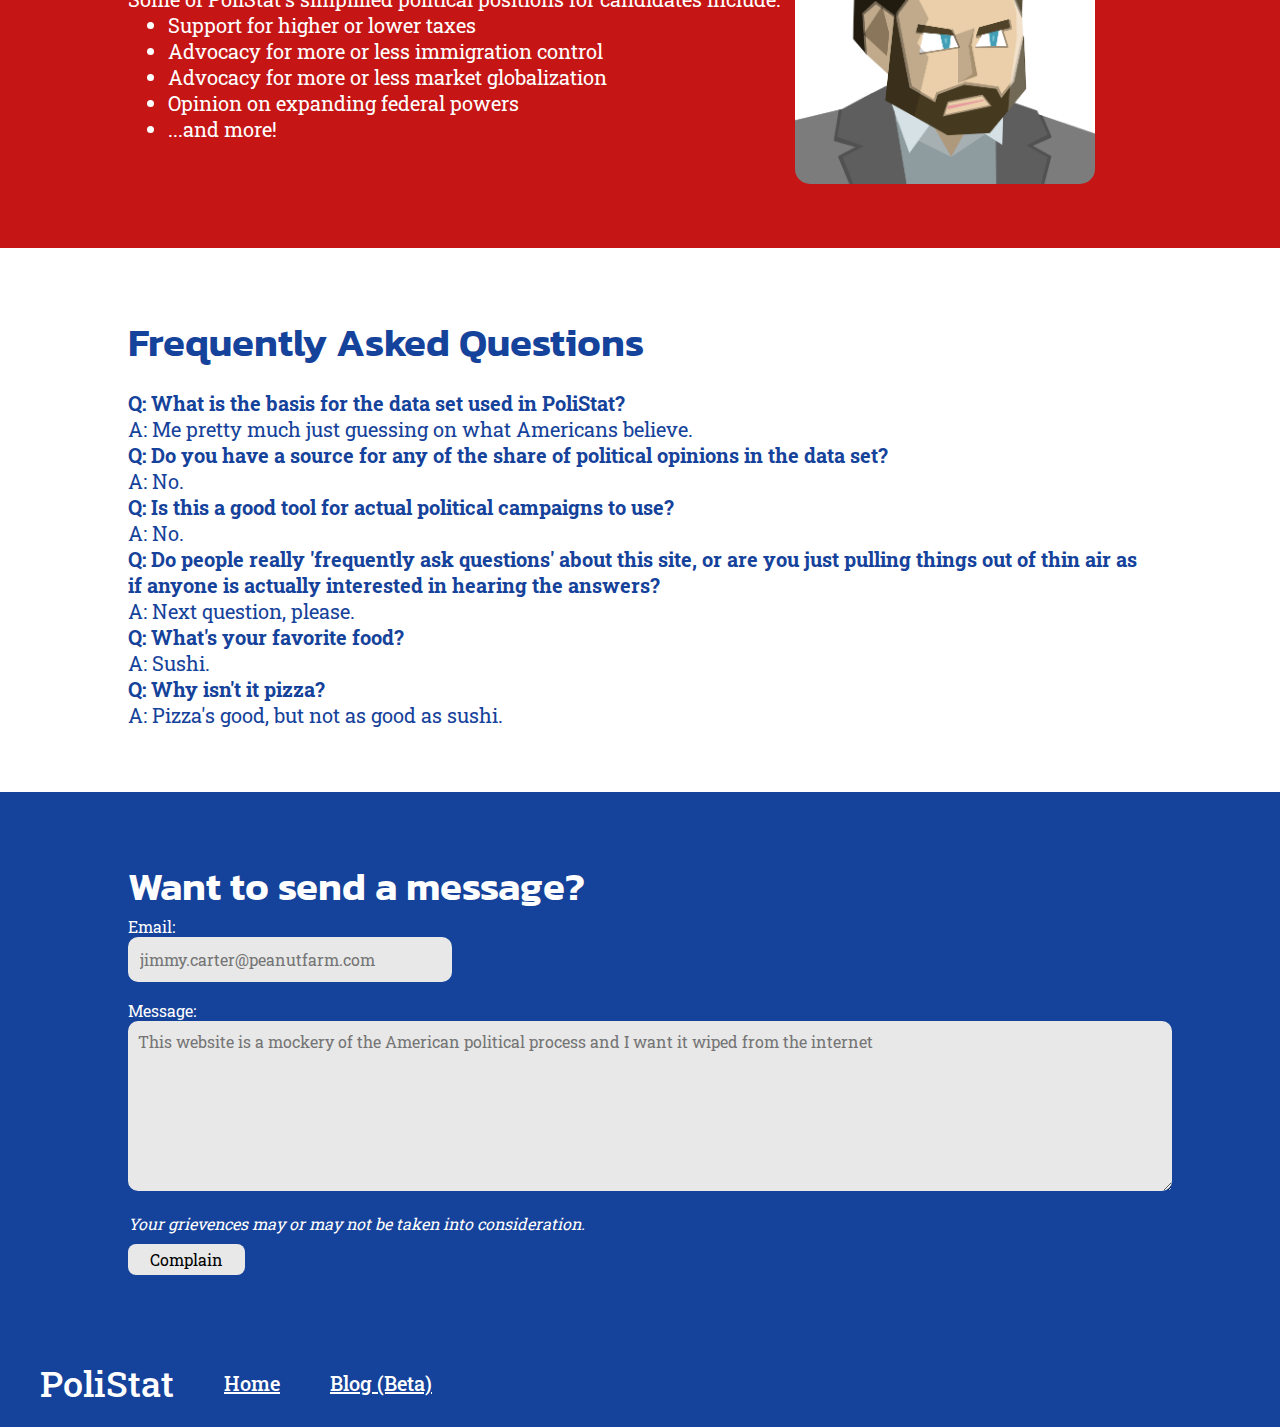
==== commit 70607a4f: "Added js for results page" ====
--- a/index.html
+++ b/index.html
@@ -99,9 +99,7 @@
                     <li>...and more!</li>
                 </ul>
             </article>
-            <article>
-                <img id="vector-vance" src="images/Vector_Vance_Cropped.png" alt="Vectorized portrait of vice-president-elect JD Vance.">
-            </article>
+            <img id="vector-vance" src="images/Vector_Vance_Cropped.png" alt="Vectorized portrait of vice-president-elect JD Vance.">
         </section>
 
         <section id="frequently-asked-questions" class="white-section">
--- a/styles/style.css
+++ b/styles/style.css
@@ -387,6 +387,10 @@
         grid-template-rows: 100% 100%;
         grid-template-columns: 100%;
     }
+
+    #vector-biden, #vector-obama, #vector-vance {
+        margin: auto;
+    }
 }
 
 @media (max-width: 550px) {
@@ -531,7 +535,7 @@
 #more-results {
     display: grid;
     grid-template-rows: 50% 50%;
-    grid-template-columns: 25% 75%;
+    grid-template-columns: 20% 80%;
     grid-gap: 25px;
 }
 
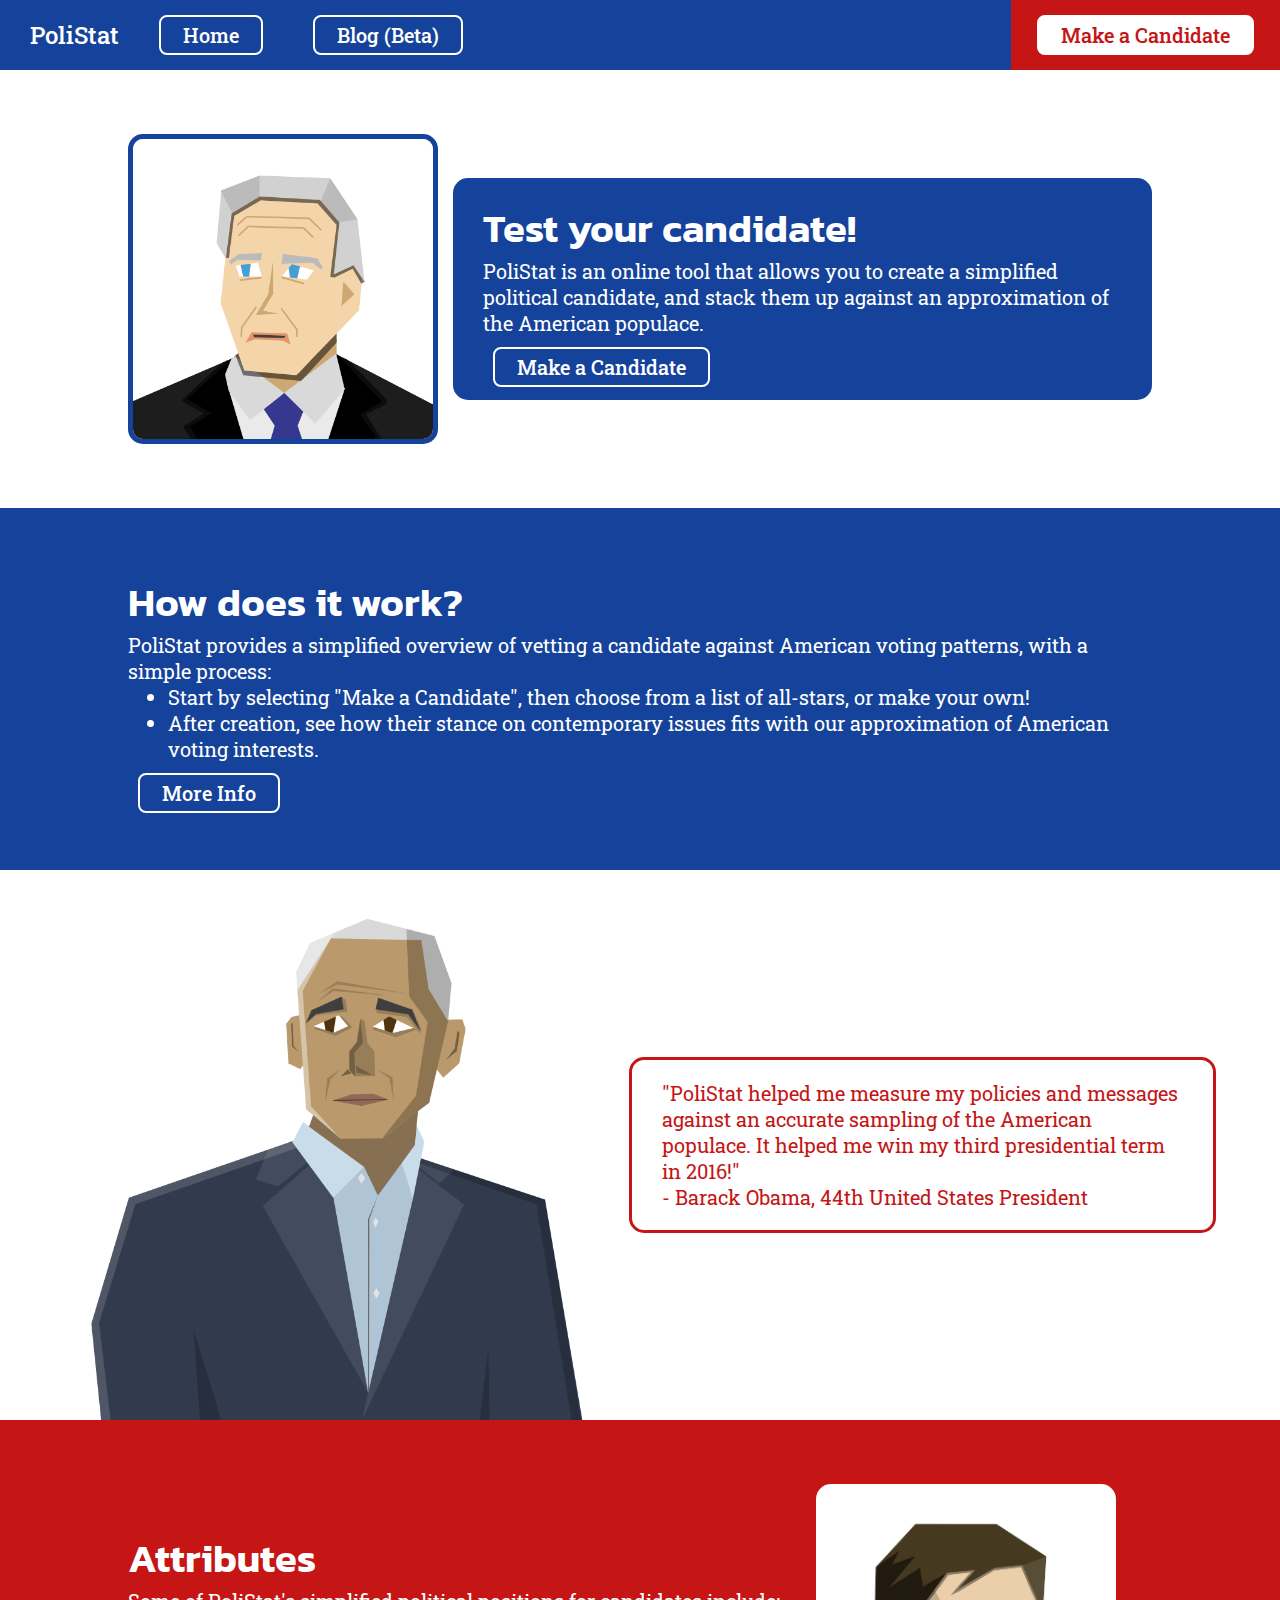
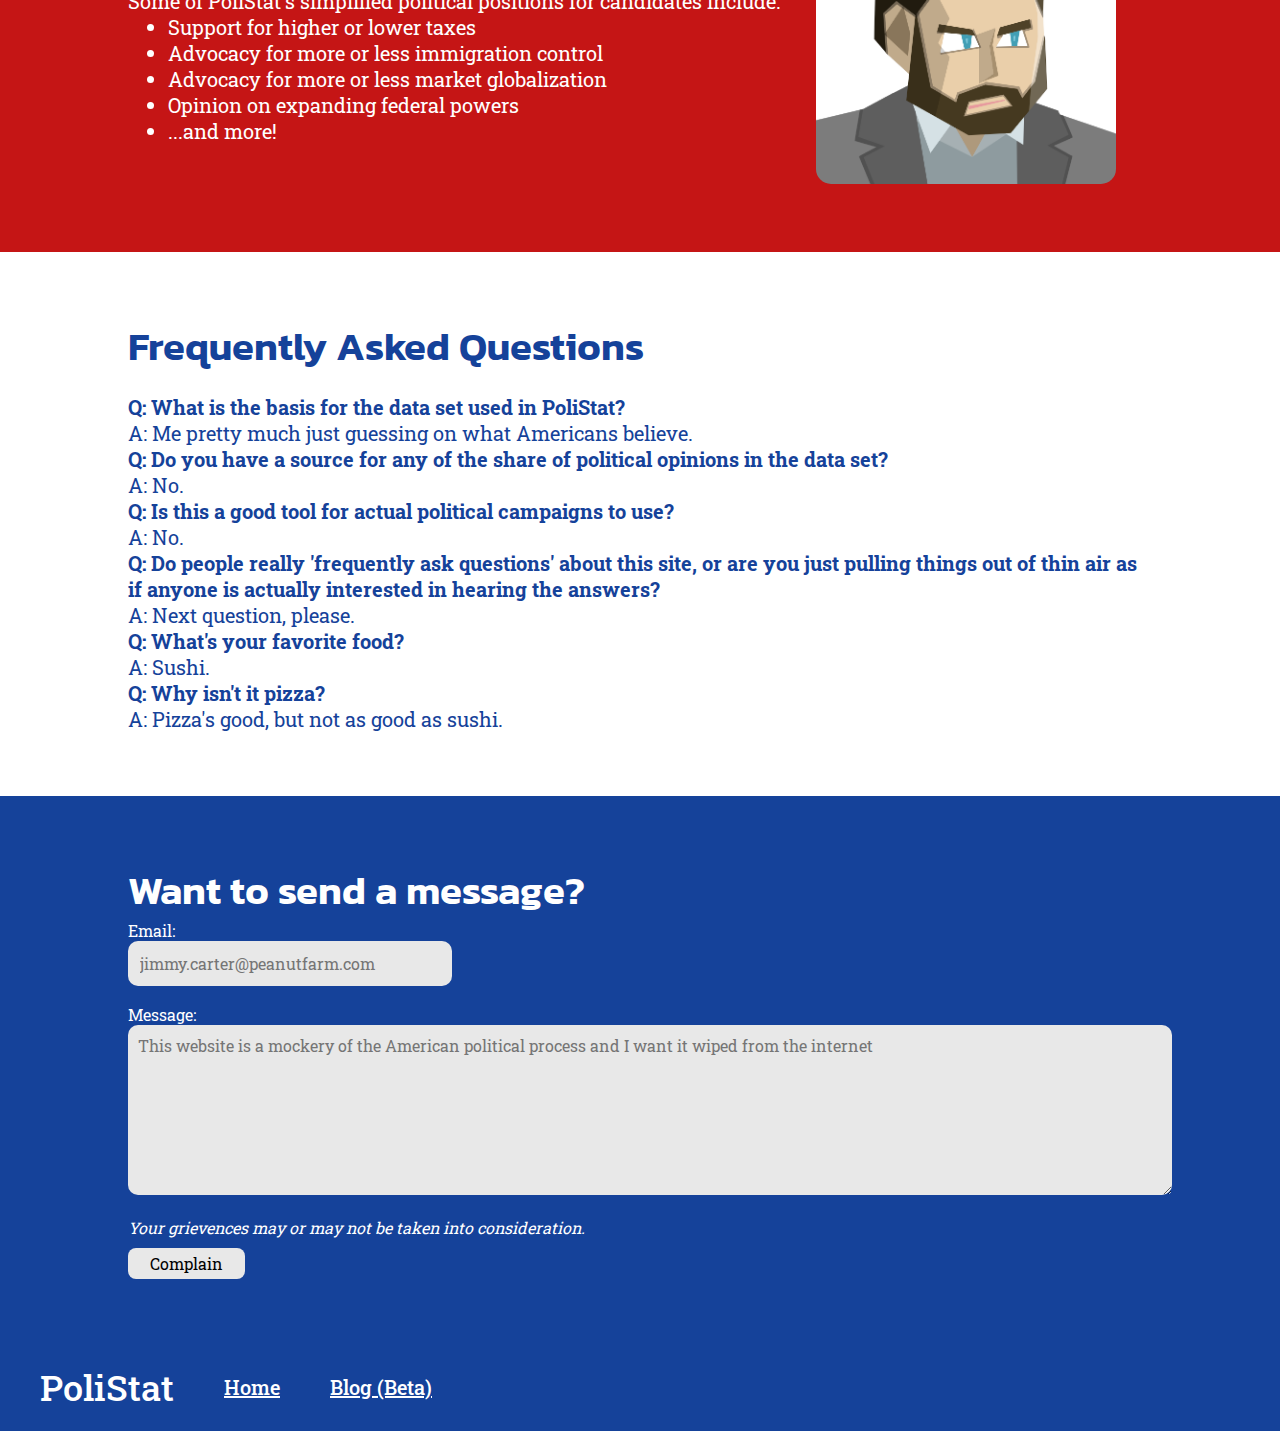
==== commit 68b403f4: "Finished responsiveness, added alt text for images" ====
--- a/index.html
+++ b/index.html
@@ -50,7 +50,7 @@
 
         <section id="intro" class="white-section">
             <img id="vector-biden" src="images/Vector_Biden_Cropped.png" alt="An angular,
-            vectorized characture of Joseph Biden, wistfully gazing off to his right side.">
+            vectorized characture of U.S. President Joseph Biden, wistfully gazing off to his right side.">
             <article class="blue-insert">
                 <h1>Test your candidate!</h1>
                 <p>PoliStat is an online tool that allows you to create a simplified political candidate, 
@@ -78,7 +78,8 @@
         </section>
 
         <section id="obama-testimonial">
-            <img id="vector-obama" src="images/Vector_Obama.png">
+            <img id="vector-obama" src="images/Vector_Obama.png" alt="An angular,
+            vectorized characture of former U.S. President Barack Obama, looking forward with a muted expression on his face.">
             <article class="red-outlined-insert">
                 <p>"PoliStat helped me measure my policies and messages against an accurate sampling
                     of the American populace. It helped me win my third presidential term in 2016!"
@@ -99,7 +100,9 @@
                     <li>...and more!</li>
                 </ul>
             </article>
-            <img id="vector-vance" src="images/Vector_Vance_Cropped.png" alt="Vectorized portrait of vice-president-elect JD Vance.">
+            <article id="vector-vance-wrapper">
+                <img id="vector-vance" src="images/Vector_Vance_Cropped.png" alt="An angular, vectorized characature of U.S. vice-president-elect JD Vance, looking at his right side with a pensive expression.">
+            </article>
         </section>
 
         <section id="frequently-asked-questions" class="white-section">
--- a/styles/style.css
+++ b/styles/style.css
@@ -29,6 +29,25 @@
     font-family: "Roboto Slab";
     font-weight: 500;
     font-size: 20px;
+}
+
+/* Scaling for > 1080p */
+@media (min-width: 2000px) {
+    h1 {
+        font-size: 60px;
+    }
+
+    h2 {
+        font-size: 32px;
+    }
+
+    p, li {
+        font-size: 26px;
+    }
+
+    a {
+        font-size: 24px;
+    }
 }
 
 /* form stuff */
@@ -82,6 +101,30 @@
     font-size: 16px;
     border-style: none;
     border-radius: 8px;
+}
+
+@media (min-width: 2000px) {
+    .header-label {
+        font-size: 24px;
+    }
+    
+    label {
+        font-size: 20px;
+    }
+
+    textarea {
+        font-size: 20px;
+        padding: 14px;
+    }
+
+    input[type=text] {
+        font-size: 20px;
+    }
+
+    select {
+        padding: 14px 18px;
+        font-size: 20px;
+    }
 }
 
 /* sitewide layouts */
@@ -326,7 +369,11 @@
 #attributes-info {
     display: flex;
     align-items: center;
-    gap: 15px;
+    justify-content: space-between;
+}
+
+#vector-vance-wrapper {
+    margin: auto;
 }
 
 #vector-vance {
@@ -566,4 +613,27 @@
 
 #try-again {
     text-align: center;
+}
+
+#try-again-links {
+    display: flex;
+    justify-content: center;
+}
+
+@media (max-width: 1600px) { #more-results { grid-template-columns: 25% 75%; } }
+@media (max-width: 1250px) { #more-results { grid-template-columns: 30% 70%; } }
+@media (max-width: 1000px) {
+    #more-results {
+        display: flex;
+        flex-direction: column;
+        align-items: center;
+    }
+}
+
+@media (max-width: 600px) {
+    #try-again-links {
+        flex-direction: column;
+        gap: 15px;
+        align-items: center;
+    }
 }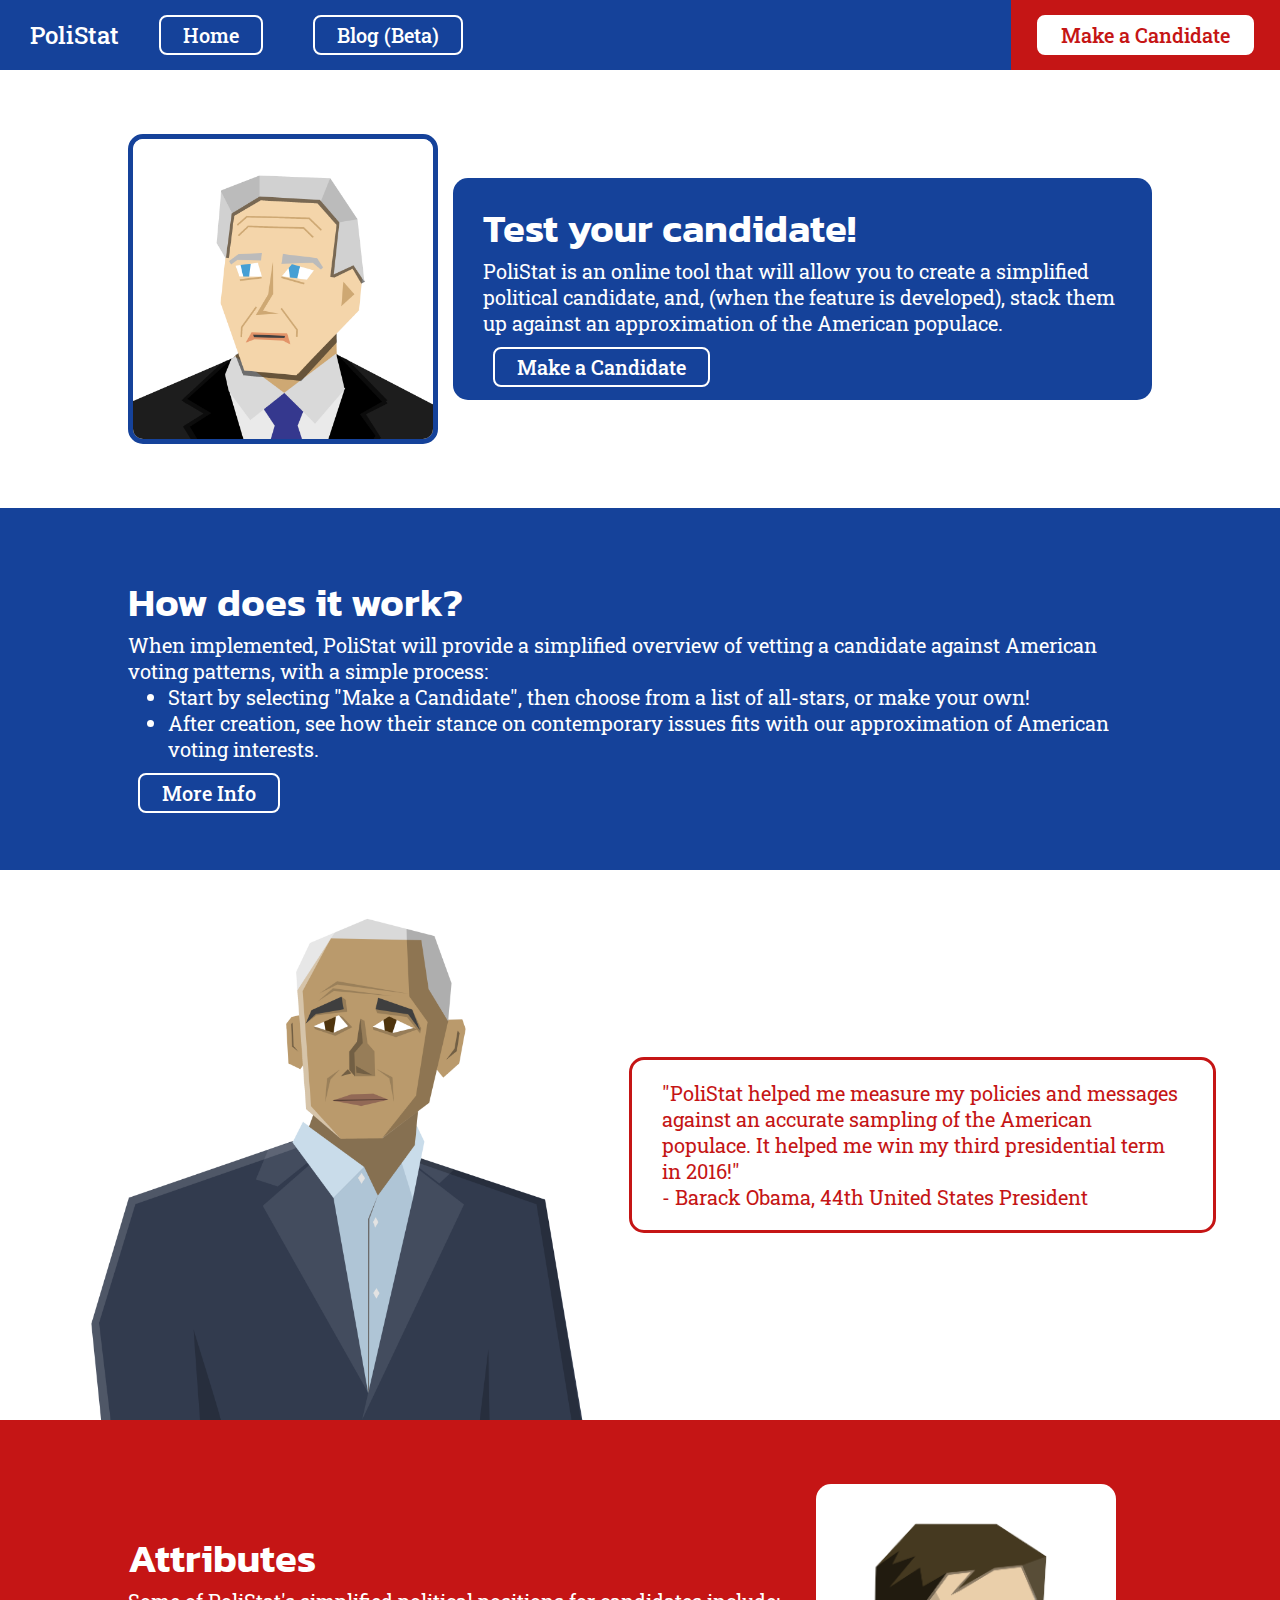
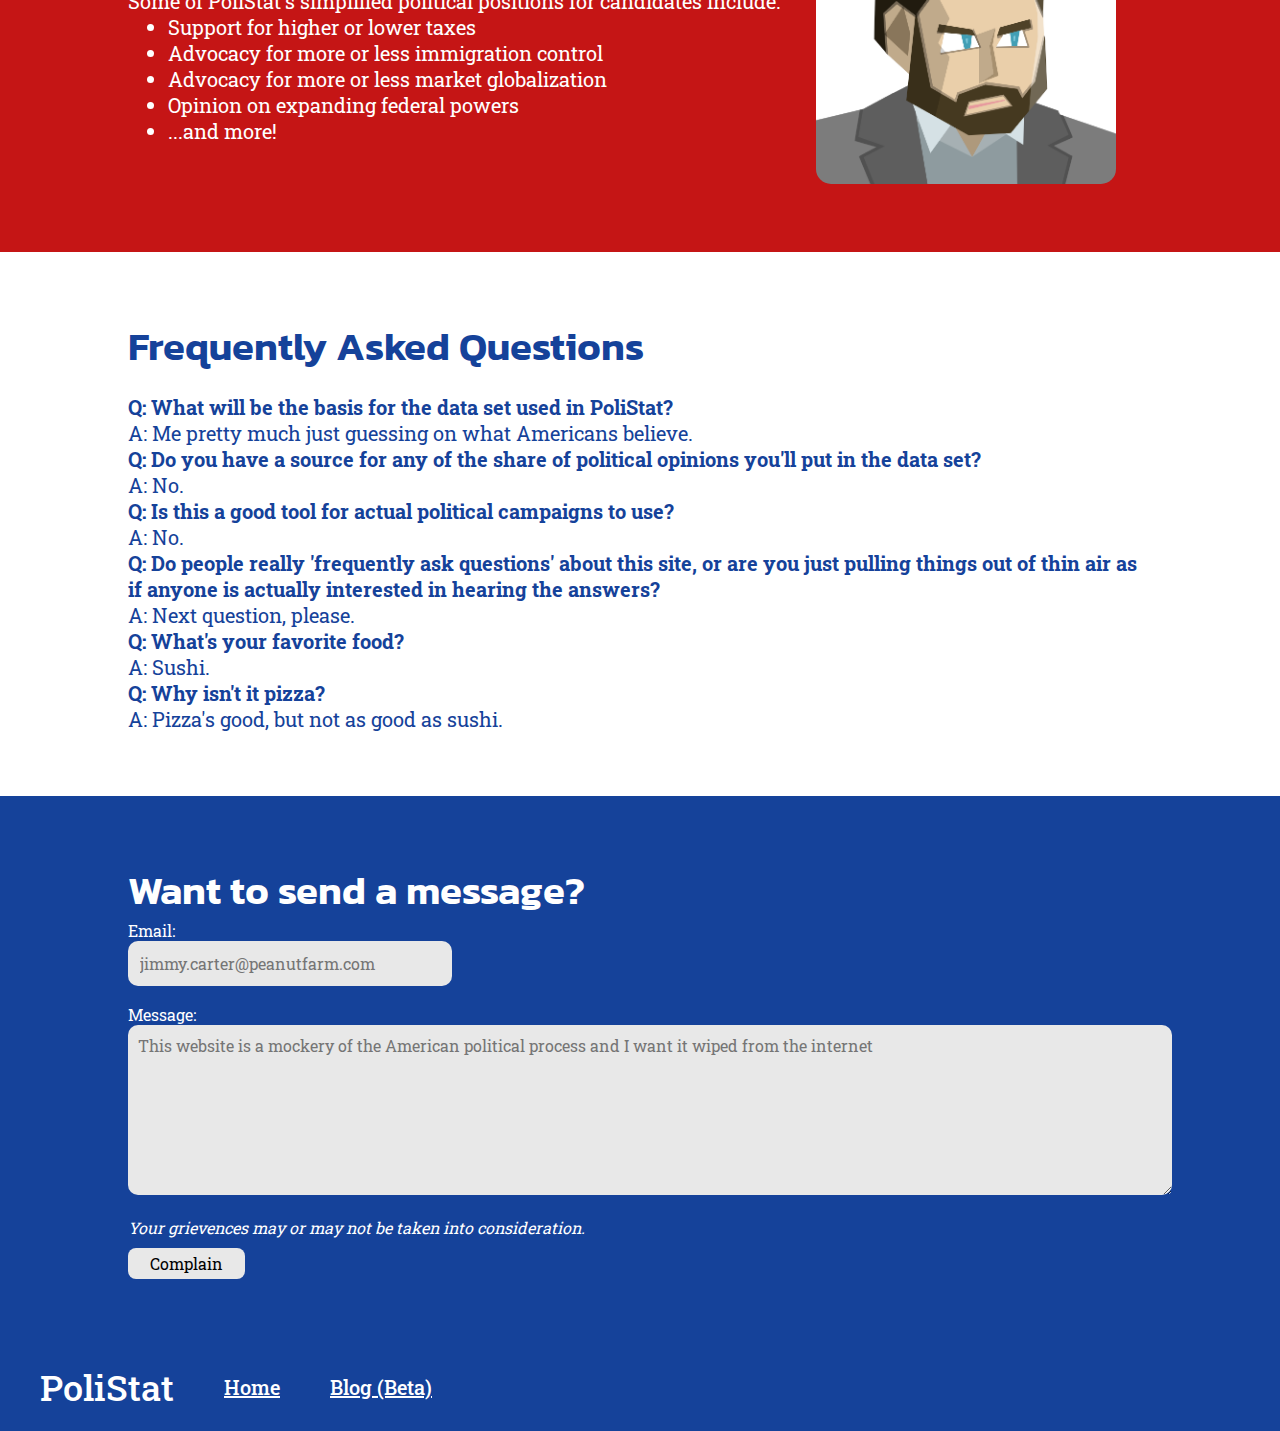
==== commit f174cf46: "Edited wording on pages" ====
--- a/index.html
+++ b/index.html
@@ -53,8 +53,8 @@
             vectorized characture of U.S. President Joseph Biden, wistfully gazing off to his right side.">
             <article class="blue-insert">
                 <h1>Test your candidate!</h1>
-                <p>PoliStat is an online tool that allows you to create a simplified political candidate, 
-                    and stack them up against an approximation of the American populace.</p>
+                <p>PoliStat is an online tool that will allow you to create a simplified political candidate, 
+                    and, (when the feature is developed), stack them up against an approximation of the American populace.</p>
                 <br>
                 <a class="link-blue" href="make-a-candidate.html">Make a Candidate</a>
             </article>
@@ -62,7 +62,7 @@
 
         <section id="how-does-it-work" class="blue-section">
             <h1>How does it work?</h1>
-            <p>PoliStat provides a simplified overview of vetting a candidate against American voting
+            <p>When implemented, PoliStat will provide a simplified overview of vetting a candidate against American voting
                 patterns, with a simple process:
             </p>
             <ul>
@@ -109,9 +109,9 @@
             <article>
                 <h1>Frequently Asked Questions</h1>
                 <br>
-                <p><b>Q: What is the basis for the data set used in PoliStat?</b></p>
+                <p><b>Q: What will be the basis for the data set used in PoliStat?</b></p>
                 <p>A: Me pretty much just guessing on what Americans believe.</p>
-                <p><b>Q: Do you have a source for any of the share of political opinions in the data set?</b></p>
+                <p><b>Q: Do you have a source for any of the share of political opinions you'll put in the data set?</b></p>
                 <p>A: No.</p>
                 <p><b>Q: Is this a good tool for actual political campaigns to use?</b></p>
                 <p>A: No.</p>
